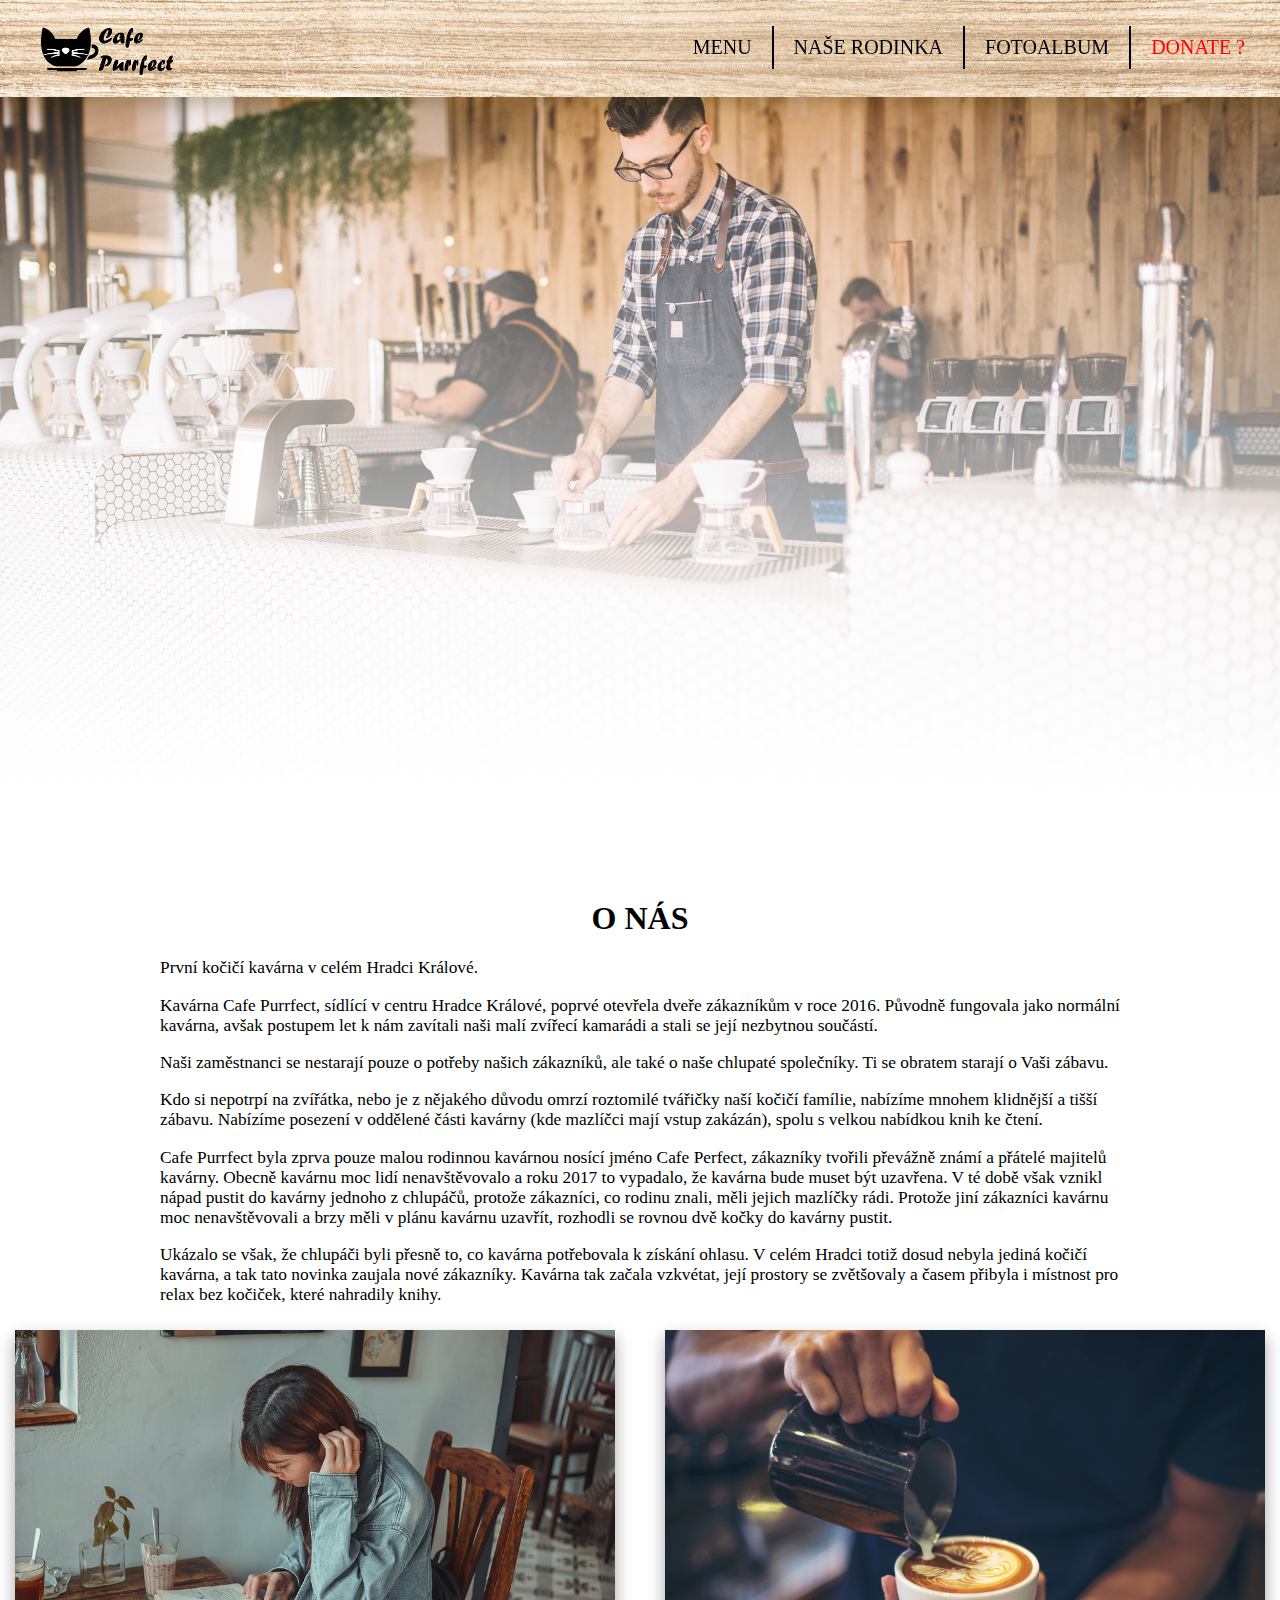
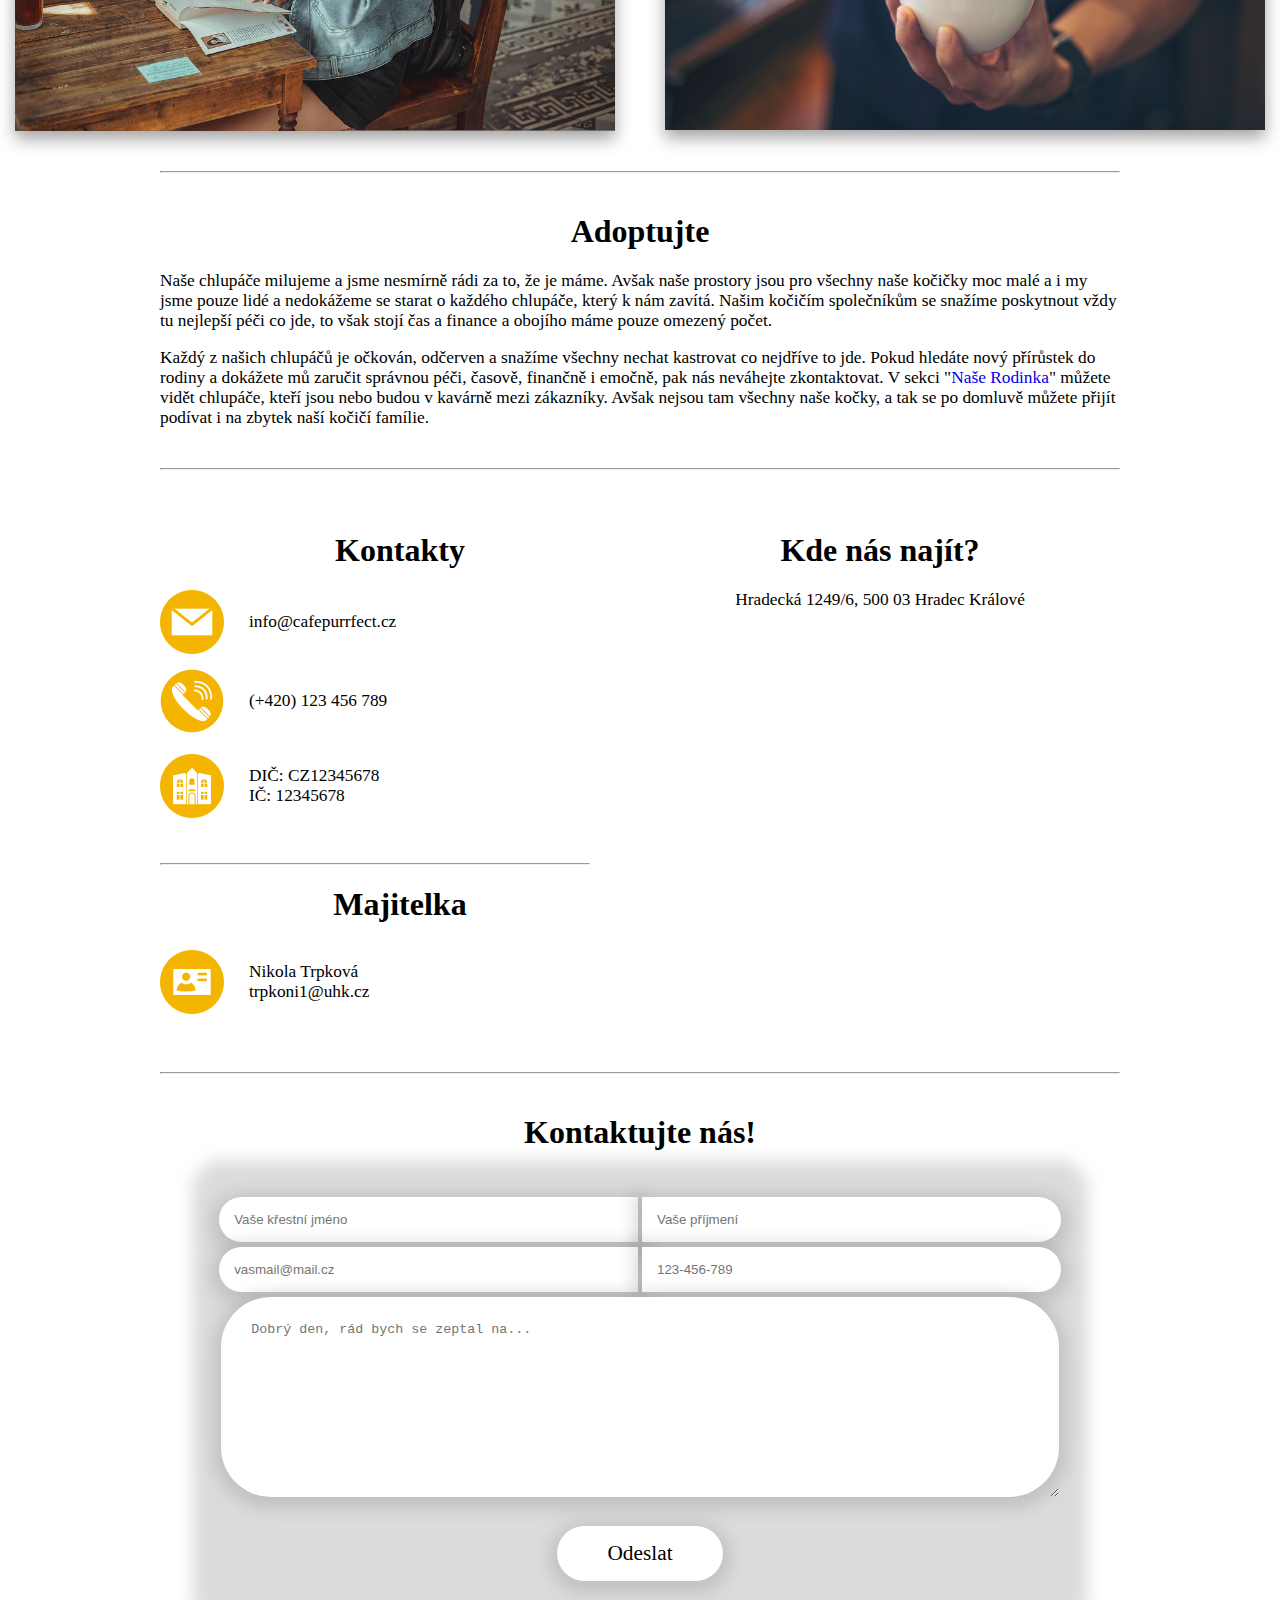
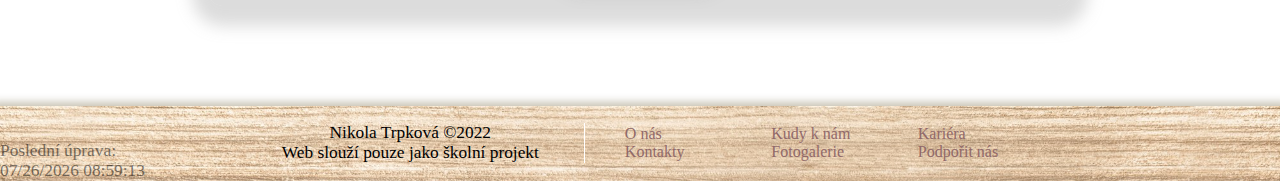
==== pages/aboutus/about-us.html @ 97236010 "Update about-us.html" ====
<!DOCTYPE html>
<html lang="en">
<head>
    <meta charset="UTF-8">
    <meta http-equiv="X-UA-Compatible" content="IE=edge">
    <meta name="viewport" content="width=device-width, initial-scale=1.0">
    <title>O nás - CafePurrfect</title>
    <link rel="icon" type="image/x-icon" href="../../img/logo/CatCafe-logo_WHITE.png">
    <link rel="stylesheet" href="../../main.css">
    <link rel="stylesheet" href="style.css">
    <script src="../../script.js"></script>
</head>
<body>
    <nav class="menu" id="menu">
        <ul>
            <li class="link"><a href="../../pages/donate/donate.html">DONATE ?</a></li>
            <li class="link"><a href="../../pages/gallery/gallery.html">FOTOALBUM</a></li>  
            <li class="link"><a href="../../pages/ourfamily/our-family.html">NAŠE RODINKA</a></li>
            <li class="link"><a href="../../pages/menu/menu.html">MENU</a></li>
            <li class="logo"><a href="../../index.html"><img src="../../img/logo/CafePurrfect-textlogo.png" alt="CafePurrfectLogo"></a></li>
        </ul>
    </nav>
    <header>
        <div class="header-image"><!-- <img src="img/logo/CatCafe-logo_WHITE.png">--></div> 
    </header>
    <main>
    <div class="main">
        <div class="container">
            <h1>O NÁS</h1>
            <p>První kočičí kavárna v celém Hradci Králové.</p>
            <p>Kavárna Cafe Purrfect, sídlící v centru Hradce Králové, poprvé otevřela dveře zákazníkům v roce 2016. Původně fungovala jako normální kavárna, avšak postupem let k nám zavítali naši malí zvířecí kamarádi a stali se její nezbytnou součástí.<br></p>
                    <p>Naši zaměstnanci se nestarají pouze o potřeby našich zákazníků, ale také o naše chlupaté společníky. Ti se obratem starají o Vaši zábavu.<br></p>
                    <p>Kdo si nepotrpí na zvířátka, nebo je z nějakého důvodu omrzí roztomilé tvářičky naší kočičí famílie, nabízíme mnohem klidnější a tišší zábavu. Nabízíme posezení v oddělené části kavárny (kde mazlíčci mají vstup zakázán), spolu s velkou nabídkou knih ke čtení.</p>
                    <p>Cafe Purrfect byla zprva pouze malou rodinnou kavárnou nosící jméno Cafe Perfect, zákazníky tvořili převážně známí a přátelé majitelů kavárny. Obecně kavárnu moc lidí nenavštěvovalo a roku 2017 to vypadalo, že kavárna bude muset být uzavřena. V té době však vznikl nápad pustit do kavárny jednoho z chlupáčů, protože zákazníci, co rodinu znali, měli jejich mazlíčky rádi. Protože jiní zákazníci kavárnu moc nenavštěvovali a brzy měli v plánu kavárnu uzavřít, rozhodli se rovnou dvě kočky do kavárny pustit.</p>
                    <p>Ukázalo se však, že chlupáči byli přesně to, co kavárna potřebovala k získání ohlasu. V celém Hradci totiž dosud nebyla jediná kočičí kavárna, a tak tato novinka zaujala nové zákazníky. Kavárna tak začala vzkvétat, její prostory se zvětšovaly a časem přibyla i místnost pro relax bez kočiček, které nahradily knihy.</p>
                    <div class="photo-container">
                    <img src="../../img/cafe-5972490_960_720.jpg" alt="Kavárna-foto">
                    <img src="../../img/close-up-hands-barista-make-latte-coffee-art-paint.jpg" alt="Kavárna-foto">
                </div>
                <hr>
            <h1>Adoptujte</h1>
            <p>Naše chlupáče milujeme a jsme nesmírně rádi za to, že je máme. Avšak naše prostory jsou pro všechny naše kočičky moc malé a i my jsme pouze lidé a nedokážeme se starat o každého chlupáče, který k nám zavítá. Našim kočičím společníkům se snažíme poskytnout vždy tu nejlepší péči co jde, to však stojí čas a finance a obojího máme pouze omezený počet.</p>
            <p>Každý z našich chlupáčů je očkován, odčerven a snažíme všechny nechat kastrovat co nejdříve to jde. Pokud hledáte nový přírůstek do rodiny a dokážete mů zaručit správnou péči, časově, finančně i emočně, pak nás neváhejte zkontaktovat. V sekci "<a href="../ourfamily/our-family.html">Naše Rodinka</a>" můžete vidět chlupáče, kteří jsou nebo budou v kavárně mezi zákazníky. Avšak nejsou tam všechny naše kočky, a tak se po domluvě můžete přijít podívat i na zbytek naší kočičí famílie.</p>
            <hr>
            
            <div class="container-kontakty">
                <div class="kontakty">
                    <h1>Kontakty</h1>
                    <div id="email-adresa">
                        <img src="../../img/email.png" alt="email:">
                        <p>info@cafepurrfect.cz</p>
                    </div>
                    <div id="mobil">
                        <img src="../../img/phone.png" alt="telefon:">
                        <p>(+420) 123 456 789</p>
                    </div>
                    <div id="DIC">
                        <img src="../../img/home-button.png" alt="DIČ:">
                        <p>DIČ: CZ12345678 <br> IČ: 12345678</p>
                    </div>
                    <hr style="margin-right:50px; margin-bottom: 0px;">
                    <h1>Majitelka</h1>
                    <div id="ID">
                        <img src="../../img/id-card.png" alt="Majitelka:">
                        <p>Nikola Trpková<br> trpkoni1@uhk.cz</p>
                    </div>
                    
                </div>
                <div class="kde-nas-najit" id="kudyknam">     
                    <h1>Kde nás najít?</h1>
                    <p>Hradecká 1249/6, 500 03 Hradec Králové</p>
                    <iframe src="https://www.google.com/maps/embed?pb=!1m18!1m12!1m3!1d2147.4060032480934!2d15.829567009145373!3d50.2039421119501!2m3!1f0!2f0!3f0!3m2!1i1024!2i768!4f13.1!3m3!1m2!1s0x470c2b3387ae60bd%3A0x8365ae5997d44176!2sFakulta%20informatiky%20a%20managementu%20Univerzity%20Hradec%20Kr%C3%A1lov%C3%A9!5e0!3m2!1scs!2scz!4v1666537567396!5m2!1scs!2scz" width="800" height="400" style="border:0;" allowfullscreen="" loading="lazy" referrerpolicy="no-referrer-when-downgrade"></iframe>
                </div>
                
            </div>
            <hr>
            <div class="formular">
                <h1>Kontaktujte nás!</h1>
                <form>
                    <input type="text" id="first-name" name="first-name" placeholder="Vaše křestní jméno" required>
                    <input type="text" id="last-name" name="last-name" placeholder="Vaše příjmení" required><br>
                    <input type="email" id="email" name="email" placeholder="vasmail@mail.cz" required>
                    <input type="tel" id="phone" name="phone" pattern="[0-9]{3}-[0-9]{3}-[0-9]{3}" placeholder="123-456-789"><br>
                    <!--<input type="textbox" id="message" name="message" placeholder="Dobrý den, rád bych se zeptal na...">-->
                    <textarea id="message" name="message" cols="100%" rows="10"placeholder="Dobrý den, rád bych se zeptal na..." required></textarea><br>
                    <input type="submit" id="submit" value="Odeslat">
                </form>

                
            </div>
        </div>
            
    </div>
    </main>
    <footer>
        <div class="container-foot">
            <p id="date"></p>
            <script>
            let text = document.lastModified;
            document.getElementById("date").innerHTML = "Poslední úprava: <br />" + text;
            </script>
        </div>
                <div class="content">
                    <div class="text">
                        <p>Nikola Trpková ©2022<br>Web slouží pouze jako školní projekt</p>
                    </div>           
                <div class="secondary-menu">
                <ul>
                    <li><a href="#">O nás</a></li>
                    <li><a href="#kontakty">Kontakty</a></li>
                    <li><a href="#kudyknam">Kudy k nám</a></li>
                    <li><a href="../../pages/gallery/gallery.html">Fotogalerie</a></li>
                    <li><a href="../../pages/kariera/kariera.html">Kariéra</a></li>
                    <li><a href="../../pages/donate/donate.html">Podpořit nás</a></li>
                </ul>
                </div>
            </div>
    </footer>
</body>
</html>
---- main.css ----
body{
    margin:0;
    padding:0;
}

nav{
    position: fixed; 
    width: 100%;
    background-color: #FDDB91;
    box-shadow: 0 8px 16px 0 rgba(73, 53, 0, 0.295);
    padding-top: 10px;
    background-size: cover;
    background-image:url('img/bcg.jpg');
    z-index: 100;
    overflow: hidden;
}


nav.menu ul{
    overflow: hidden;
    padding-right:15px;  
}

nav.menu ul li{
    list-style-type: none;

    transition: background-color 0.5s;
}


nav.menu ul li:last-child{
    border-left: none;
    
    }
nav.menu ul li:nth-child(4){
    border-left: none;
}
nav.menu ul li:first-child a{
    color:red;
}

nav.menu ul li a{
    display: block;
    text-decoration: none;
    color: black;
    padding-left:20px;
    padding-right: 20px;
    padding-bottom:10px;
    padding-top:10px;
    font-size: 15pt;
    font-family: 'Forte';
    transition: transform 0.5s, text-shadow 0.5s, color 0.5s;
}
nav.menu ul li a:hover{
    display: block;
    text-decoration: none;
    color: white;
    text-shadow: 0 0 10px #fff;
    transform: scale(1.05);
}

nav.menu ul li.link:hover{
    background-color: #55492f50;
}

nav.menu ul li.logo img{
    max-height:50px;    
}
nav.menu ul li.logo a{
    padding:0px;
    margin:0px;   
}
nav.menu ul li.logo a:hover{
    padding:0px;
    margin:0px;   
}

/*header*/
.header-image{
  background: white;
  overflow: hidden;
  background-repeat: no-repeat;
  width: 100%;
  height: 800px;
  background-size: cover;
  background-image: linear-gradient(to top, rgba(255, 255, 255, 1), rgba(255, 255, 255, 0)), url('img/people-ge07fbe34c_1920.jpg');
}

.aboveheader{
    height: inherit;
    display: flex;
    flex-direction: column;
    align-items:center;
    justify-content: center;
    }
  
  .headerlogo{
  text-align: center;
  background-color: rgba(160, 160, 160, 0.377);
  box-shadow: 0 8px 16px 0 rgba(0, 0, 0, 0.363);
  }
  .headerlogo img{
    max-width: 400px;
    padding: 10px;
  }
  .headerlogo h2{
    font-family: 'Forte';
  
  }
  .headerlogo hr{
   padding: 0;
   margin: 0 100px 0 100px;
   opacity: 0.5;
   border-width: 1px;
  }

/*MAIN*/
h1{
    font-family: 'Forte';
}
p{
    font-size: 13pt;
    font-family: Cambria, Cochin, Georgia, Times, 'Times New Roman', serif;
}
 
hr{
    margin-top: 40px;
    margin-bottom: 40px;
}

div.main{
    max-width:75%;
    margin-left:auto;
    margin-right:auto;
    margin-top: 100px;
}
div.main:last-child{
    margin-bottom:100px;
}
/*FOOTER*/
footer{
    position: relative;
    width:100%;
    background-image: url('img/bcg.jpg');
    background-size: cover;
    box-shadow: 0 4px 8px 8px rgba(73, 53, 0, 0.295);
}

footer .content{
    padding-left:50px;
    display: flex;
    justify-content: center;
    align-items: center;
}

footer ul{
    list-style-type: none;  
}
footer ul li{
    
    padding-right: 50px;
}
footer ul li a{
    text-decoration: none;
    color: rgb(145, 105, 105);
    transition: color 0.5s;
}
footer ul li a:hover{
    color: rgb(255, 249, 249);
}
footer .text{
    text-align: center;
}
footer .text p{
    border-right: 1px solid white;
    padding-right: 45px;
}

footer .container-foot{
    position: absolute;
    bottom:0;
    left:0;
    opacity:0.5;
}
footer #date{
    margin:0;
}





/*  Mobil   */





@media screen and (max-width: 768px){
    nav{
        top:0;
        position: relative; 
    }
    .menu ul{
        padding-left: 0;
        text-align: center;
    }
    .menu ul li{
        clear:right;
        border-left: none;
    }
    .menu ul li .link{
        border-left: none;
    }

    .header-image{
        all: unset;
    }
    .headerlogo{
        margin-top: 150px;
        background-color: rgba(223, 223, 223, 0.377);
    }
    .headerlogo img{
        display: none;
    }
footer .content{
    display:block;
    padding-left:0;
}

footer .container-foot{
    position: relative;
    text-align: center;
}
footer .text p{
    padding-right: 0;
}
footer .container-foot br{
    display:none;
}
.secondary-menu{
    text-align: center;
}
footer ul{
    columns:2;
    display:inline-block;
}
footer ul li:nth-of-type(1),footer ul li:nth-of-type(2),footer ul li:nth-of-type(3){
    text-align: left;
    }

footer ul li:nth-of-type(4),footer ul li:nth-of-type(5),footer ul li:nth-of-type(6){
text-align: right;
}

}





/*  Tablet  */





@media screen and (min-width: 769px) and (max-width:1024px){
    nav{
        top:0;
    }
    .header-image{
        all: unset;
    }
    .headerlogo{
        margin-top: 150px;
        background-color: rgba(223, 223, 223, 0.377);
    }
    .headerlogo img{
        display: none;
    }
    nav.menu ul{
        padding-right: 0;
    }
    nav.menu ul li{
        float: right;
        border-left: solid black 2px;
    }
    nav.menu ul li:last-child{
        float: left;
    }
        
    footer .content{
        display:block;
        padding-left:0;
        text-align: center;
    }

    footer .container-foot{
        position: relative;
        text-align: center;
    }
    footer .text p{
        padding-right: 0;
    }
    
    footer .secondary-menu{
        display: inline-block;
    }

    footer .container-foot br{
        display:none;
    }
    footer ul{
        margin:0; 
        padding: 0; 
        text-align: center;
    }
    footer ul li{
        margin: 0 10px;
        display: inline;
        padding: 0;
    }
    footer ul li:nth-of-type(1),footer ul li:nth-of-type(2),footer ul li:nth-of-type(3){
        text-align: left;
        }

    footer ul li:nth-of-type(4),footer ul li:nth-of-type(5),footer ul li:nth-of-type(6){
    text-align: right;
    }


}





/*  DESKTOP   */





@media screen and (min-width: 1024px){

nav ul li{
    float: right;
    border-left: solid black 2px;
}
nav.menu ul li:last-child{
    float: left;
}
footer ul{
    list-style-type: none;
    columns:3;
}

}




/*fonts*/

@font-face {
    font-family: 'Forte';
    src:url('Forte.ttf.woff') format('woff'),
        url('Forte.ttf.svg#Forte') format('svg'),
        url('Forte.ttf.eot'),
        url('Forte.ttf.eot?#iefix') format('embedded-opentype'); 
    font-weight: normal;
    font-style: normal;
}
---- pages/aboutus/style.css ----
h1{
    text-align: center;
}

.photo-container{
    display:flex;
    justify-content: center;
    align-items: center;
    gap:50px;
    margin-top: 25px;
}

.photo-container img{
    max-width: 600px;
    box-shadow: 0 8px 16px 0 rgba(0, 0, 0, 0.363);
}

.container-kontakty{
    display: grid;
    grid-template-columns: 50% 50%;
    overflow:hidden;
}

.container a{
    text-decoration: none;
}

.kde-nas-najit{
    text-align: center;
}

#mobil, #email-adresa, #DIC, #ID{
    display: flex;
    align-items: center;
    gap: 25px;
}

#email-adresa, #mobil{
    margin-bottom:15px;
}

form{
    text-align: center;
    max-width:90%;
    margin: auto;
    border-radius: 15px;
    background-color: rgba(155, 155, 155, 0.349);
    box-shadow: 0 4px 16px 16px rgba(155, 155, 155, 0.349);
    padding-top: 25px;
    padding-bottom: 25px;
}
form input{
    border-radius: 50px;
    border: none;
    box-shadow: 0 4px 16px 8px rgba(134, 134, 134, 0.295);
    padding: 15px;
}
form input#first-name{
width: 45%;
border-radius: 50px 0 0 50px;
margin-bottom: 5px;
}
form input#last-name{
    width: 45%;
    border-radius: 0 50px 50px 0;
}
form input#email{
    width: 45%;
    border-radius: 50px 0 0 50px;
    margin-bottom: 5px;
}
form input#phone{
    width: 45%;
    border-radius: 0 50px 50px 0;
}
form #message{
    border-radius: 50px;
    border: none;
    box-shadow: 0 4px 16px 8px rgba(134, 134, 134, 0.295);
    padding: 25px 30px 25px 30px;
 width: 90%;   
 margin-bottom: 25px;
}
form input#submit{
    padding-left:50px;
    padding-right: 50px;
    background-color: white;
    font-family: 'Forte';
    font-size: 16pt;
    transition: transform 0.5s, text-shadow 0.5s, color 0.5s, background-color 0.5s;
}

form input#submit:hover{
    cursor:pointer;
    background-color: black;
    color: white;
    text-shadow: 0 0 10px #fff;
    transform: scale(1.05);
}
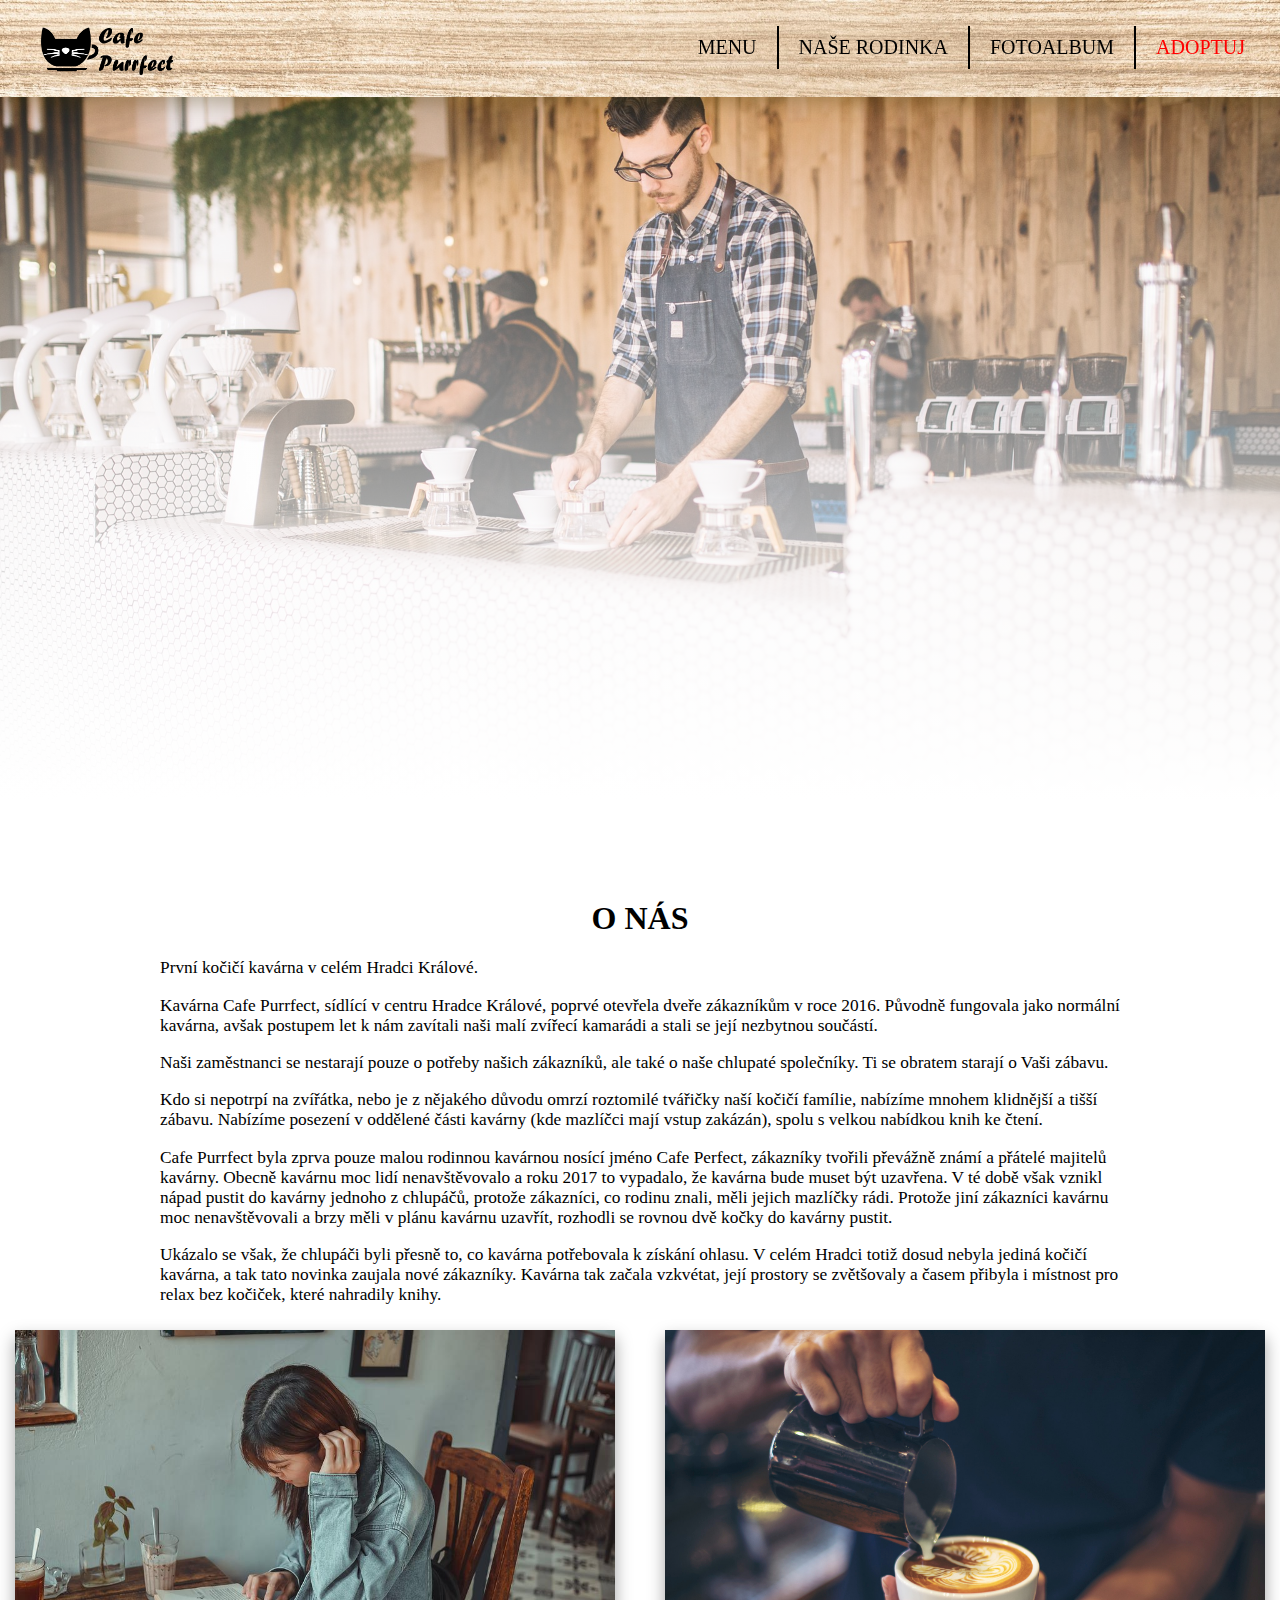
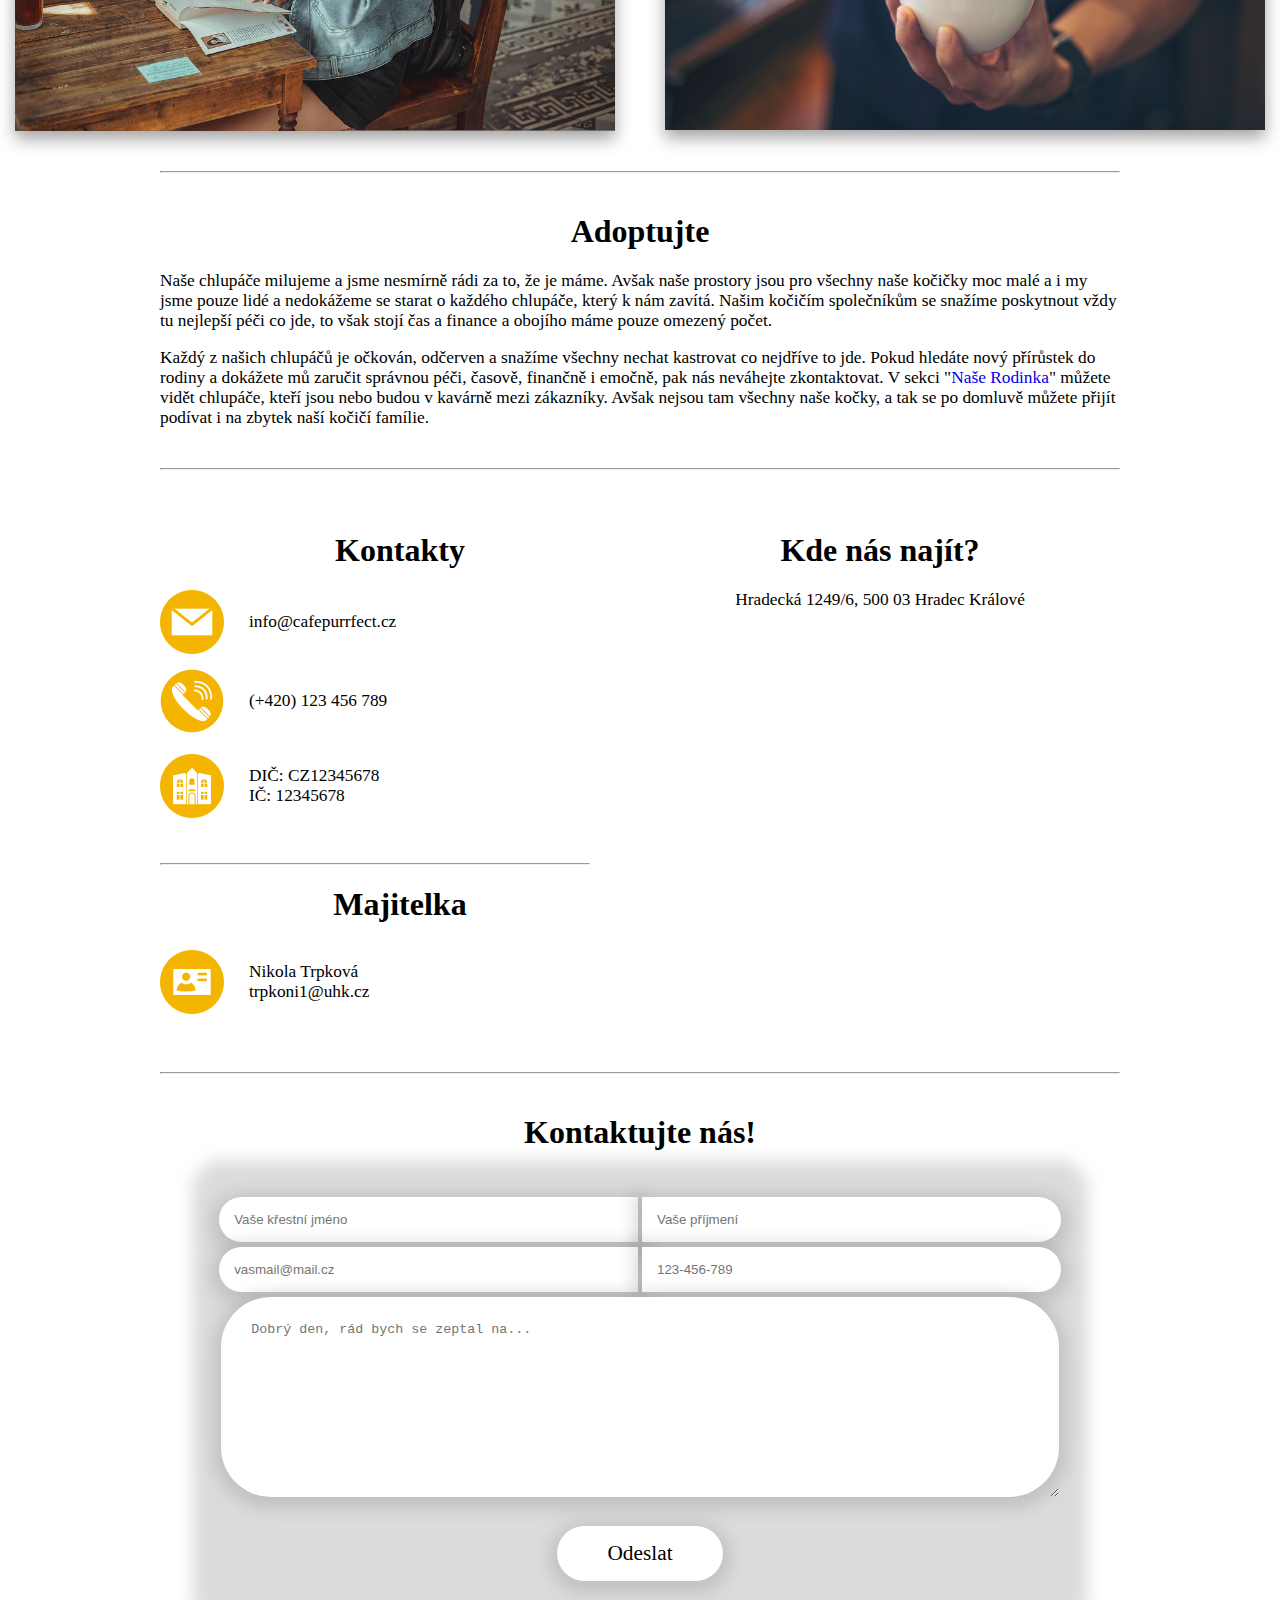
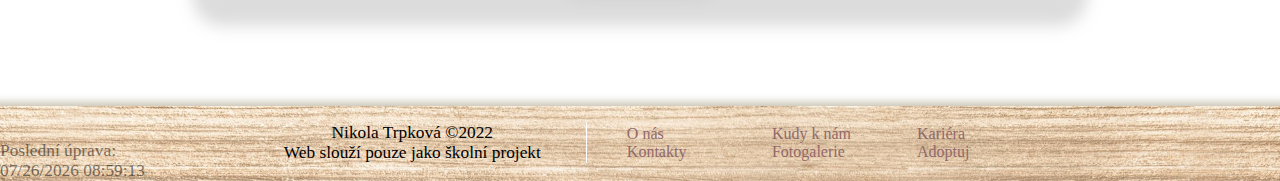
==== commit 77c81084: "Update about-us.html" ====
--- a/pages/aboutus/about-us.html
+++ b/pages/aboutus/about-us.html
@@ -13,7 +13,7 @@
 <body>
     <nav class="menu" id="menu">
         <ul>
-            <li class="link"><a href="../../pages/donate/donate.html">DONATE ?</a></li>
+            <li class="link"><a href="../../pages/ourfamily/our-family.html">ADOPTUJ</a></li>
             <li class="link"><a href="../../pages/gallery/gallery.html">FOTOALBUM</a></li>  
             <li class="link"><a href="../../pages/ourfamily/our-family.html">NAŠE RODINKA</a></li>
             <li class="link"><a href="../../pages/menu/menu.html">MENU</a></li>
@@ -44,7 +44,7 @@
             <hr>
             
             <div class="container-kontakty">
-                <div class="kontakty">
+                <div class="kontakty" id="kontakty">
                     <h1>Kontakty</h1>
                     <div id="email-adresa">
                         <img src="../../img/email.png" alt="email:">
@@ -111,7 +111,7 @@
                     <li><a href="#kudyknam">Kudy k nám</a></li>
                     <li><a href="../../pages/gallery/gallery.html">Fotogalerie</a></li>
                     <li><a href="../../pages/kariera/kariera.html">Kariéra</a></li>
-                    <li><a href="../../pages/donate/donate.html">Podpořit nás</a></li>
+                    <li><a href="../../pages/ourfamily/our-family.html">Adoptuj</a></li>
                 </ul>
                 </div>
             </div>
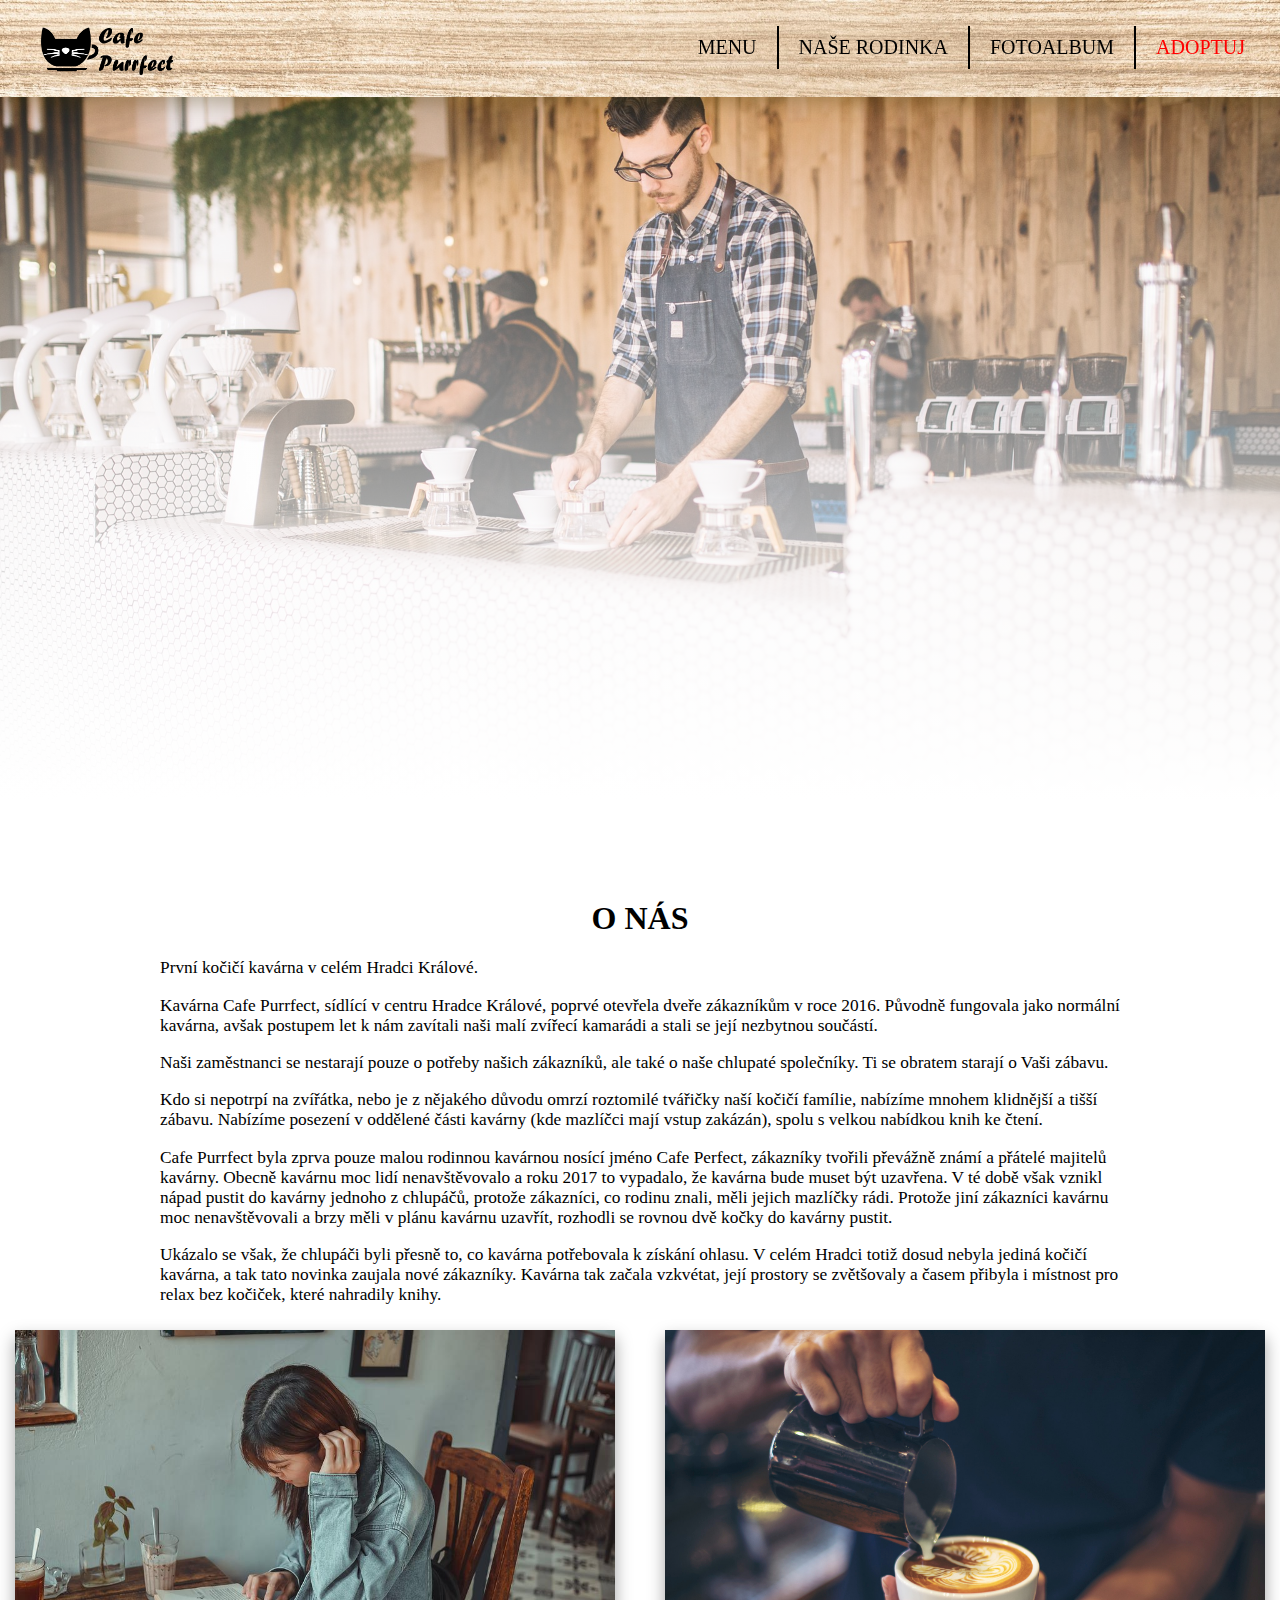
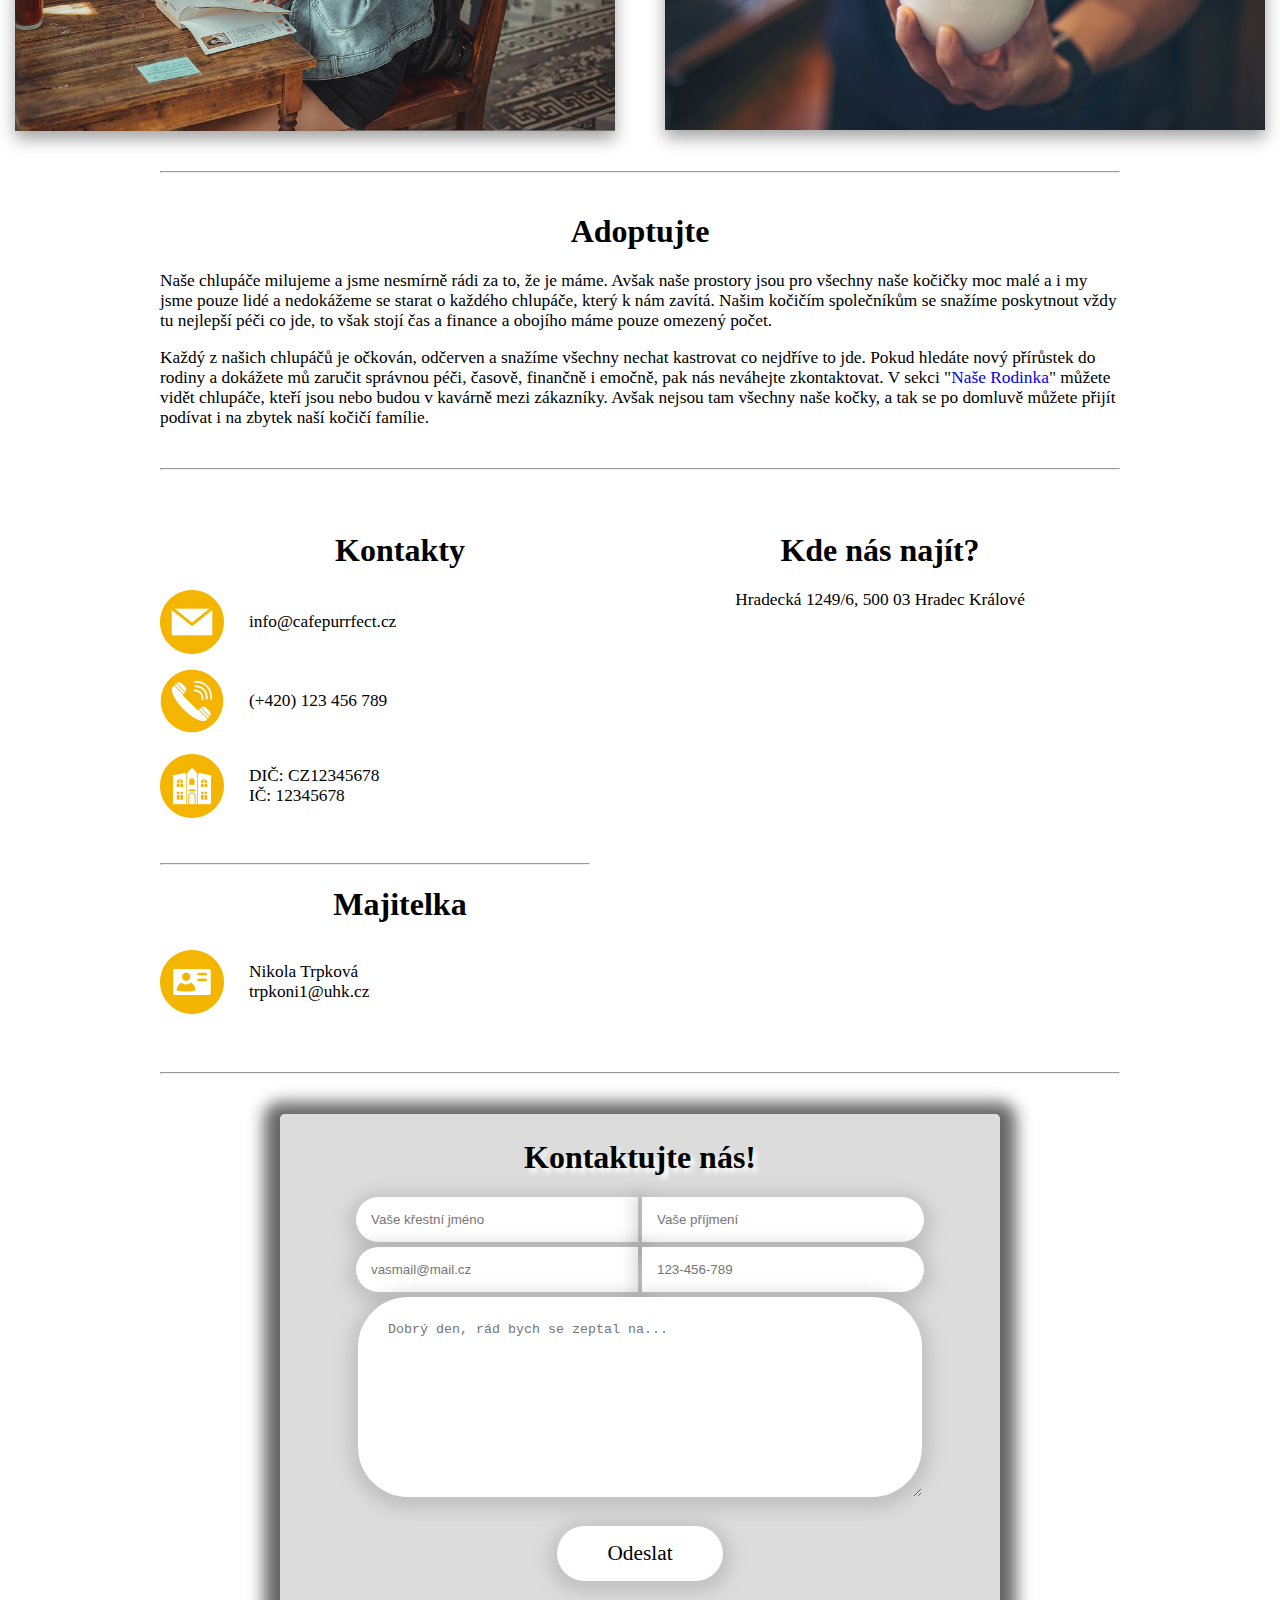
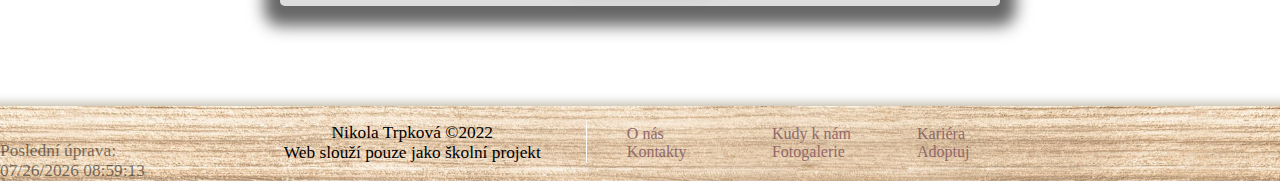
==== commit ed39c3de: "Add files via upload" ====
--- a/pages/aboutus/about-us.html
+++ b/pages/aboutus/about-us.html
@@ -58,7 +58,7 @@
                         <img src="../../img/home-button.png" alt="DIČ:">
                         <p>DIČ: CZ12345678 <br> IČ: 12345678</p>
                     </div>
-                    <hr style="margin-right:50px; margin-bottom: 0px;">
+                    <hr>
                     <h1>Majitelka</h1>
                     <div id="ID">
                         <img src="../../img/id-card.png" alt="Majitelka:">
@@ -74,9 +74,9 @@
                 
             </div>
             <hr>
-            <div class="formular">
-                <h1>Kontaktujte nás!</h1>
+            <div class="formular"> 
                 <form>
+                    <h1>Kontaktujte nás!</h1>
                     <input type="text" id="first-name" name="first-name" placeholder="Vaše křestní jméno" required>
                     <input type="text" id="last-name" name="last-name" placeholder="Vaše příjmení" required><br>
                     <input type="email" id="email" name="email" placeholder="vasmail@mail.cz" required>
@@ -93,13 +93,7 @@
     </div>
     </main>
     <footer>
-        <div class="container-foot">
-            <p id="date"></p>
-            <script>
-            let text = document.lastModified;
-            document.getElementById("date").innerHTML = "Poslední úprava: <br />" + text;
-            </script>
-        </div>
+        
                 <div class="content">
                     <div class="text">
                         <p>Nikola Trpková ©2022<br>Web slouží pouze jako školní projekt</p>
@@ -115,6 +109,13 @@
                 </ul>
                 </div>
             </div>
+            <div class="container-foot">
+                <p id="date"></p>
+                <script>
+                let text = document.lastModified;
+                document.getElementById("date").innerHTML = "Poslední úprava: <br />" + text;
+                </script>
+            </div>
     </footer>
 </body>
-</html>
+</html>--- a/main.css
+++ b/main.css
@@ -107,6 +107,9 @@
     font-family: 'Forte';
   
   }
+  .headerlogo p{
+    color: rgb(65, 65, 65);
+}
   .headerlogo hr{
    padding: 0;
    margin: 0 100px 0 100px;
@@ -223,6 +226,7 @@
     .headerlogo img{
         display: none;
     }
+
 footer .content{
     display:block;
     padding-left:0;
--- a/pages/aboutus/style.css
+++ b/pages/aboutus/style.css
@@ -34,18 +34,25 @@
     align-items: center;
     gap: 25px;
 }
-
+.kontakty hr{
+    margin-right: 50px;
+    margin-bottom: 0px;
+}
 #email-adresa, #mobil{
     margin-bottom:15px;
 }
-
+form h1{
+    margin-top:0;
+    color: black;
+    text-shadow: 4px 4px 4px rgb(255, 255, 255);
+}
 form{
     text-align: center;
-    max-width:90%;
+    max-width:75%;
     margin: auto;
-    border-radius: 15px;
+    border-radius: 5px;
     background-color: rgba(155, 155, 155, 0.349);
-    box-shadow: 0 4px 16px 16px rgba(155, 155, 155, 0.349);
+    box-shadow: 0 4px 16px 16px rgba(0, 0, 0, 0.603);
     padding-top: 25px;
     padding-bottom: 25px;
 }
@@ -56,21 +63,21 @@
     padding: 15px;
 }
 form input#first-name{
-width: 45%;
+width: 35%;
 border-radius: 50px 0 0 50px;
 margin-bottom: 5px;
 }
 form input#last-name{
-    width: 45%;
+    width: 35%;
     border-radius: 0 50px 50px 0;
 }
 form input#email{
-    width: 45%;
+    width: 35%;
     border-radius: 50px 0 0 50px;
     margin-bottom: 5px;
 }
 form input#phone{
-    width: 45%;
+    width: 35%;
     border-radius: 0 50px 50px 0;
 }
 form #message{
@@ -78,7 +85,7 @@
     border: none;
     box-shadow: 0 4px 16px 8px rgba(134, 134, 134, 0.295);
     padding: 25px 30px 25px 30px;
- width: 90%;   
+ width: 70%;   
  margin-bottom: 25px;
 }
 form input#submit{
@@ -97,3 +104,88 @@
     text-shadow: 0 0 10px #fff;
     transform: scale(1.05);
 }
+
+/*  Tablet  */
+@media screen and (min-width: 769px) and (max-width:1024px){
+    .formular form br{
+        display: none;
+    }
+    form input#first-name{
+        width: 75%;
+        border-radius: 50px;
+        margin-bottom: 5px;
+        }
+        form input#last-name{
+            width: 75%;
+            border-radius: 50px;
+            margin-bottom: 5px;
+        }
+        form input#email{
+            width: 75%;
+            border-radius: 50px;
+            margin-bottom: 5px;
+        }
+        form input#phone{
+            width: 75%;
+            border-radius: 50px;
+            margin-bottom: 5px;
+        }
+        form #message{
+            border-radius: 50px;
+            border: none;
+            box-shadow: 0 4px 16px 8px rgba(134, 134, 134, 0.295);
+            padding: 25px 30px 25px 30px;
+         width: 70%;   
+         margin-bottom: 25px;
+        }
+}
+
+/*  Mobil   */
+@media screen and (max-width: 768px){
+    .photo-container{
+        flex-direction: column;
+    }
+    .kontakty hr{
+        margin-right: 0px;
+        margin-bottom: 0px;
+    }
+    .container-kontakty{
+        grid-template-columns: 100%;
+    }
+    form{
+        background-color: white;
+        box-shadow: none;
+    }
+    
+    .formular form br{
+        display: none;
+    }
+    form input#first-name{
+        width: 90%;
+        border-radius: 0;
+        margin-bottom: 5px;
+        }
+        form input#last-name{
+            width: 90%;
+            border-radius: 0;
+            margin-bottom: 5px;
+        }
+        form input#email{
+            width: 90%;
+            border-radius: 0;
+            margin-bottom: 5px;
+        }
+        form input#phone{
+            width: 90%;
+            border-radius: 0;
+            margin-bottom: 5px;
+        }
+        form #message{
+            border-radius: 0;
+            border: none;
+            box-shadow: 0 4px 16px 8px rgba(134, 134, 134, 0.295);
+            padding: 25px 30px 25px 30px;
+         width: 77%;   
+         margin-bottom: 25px;
+        }
+}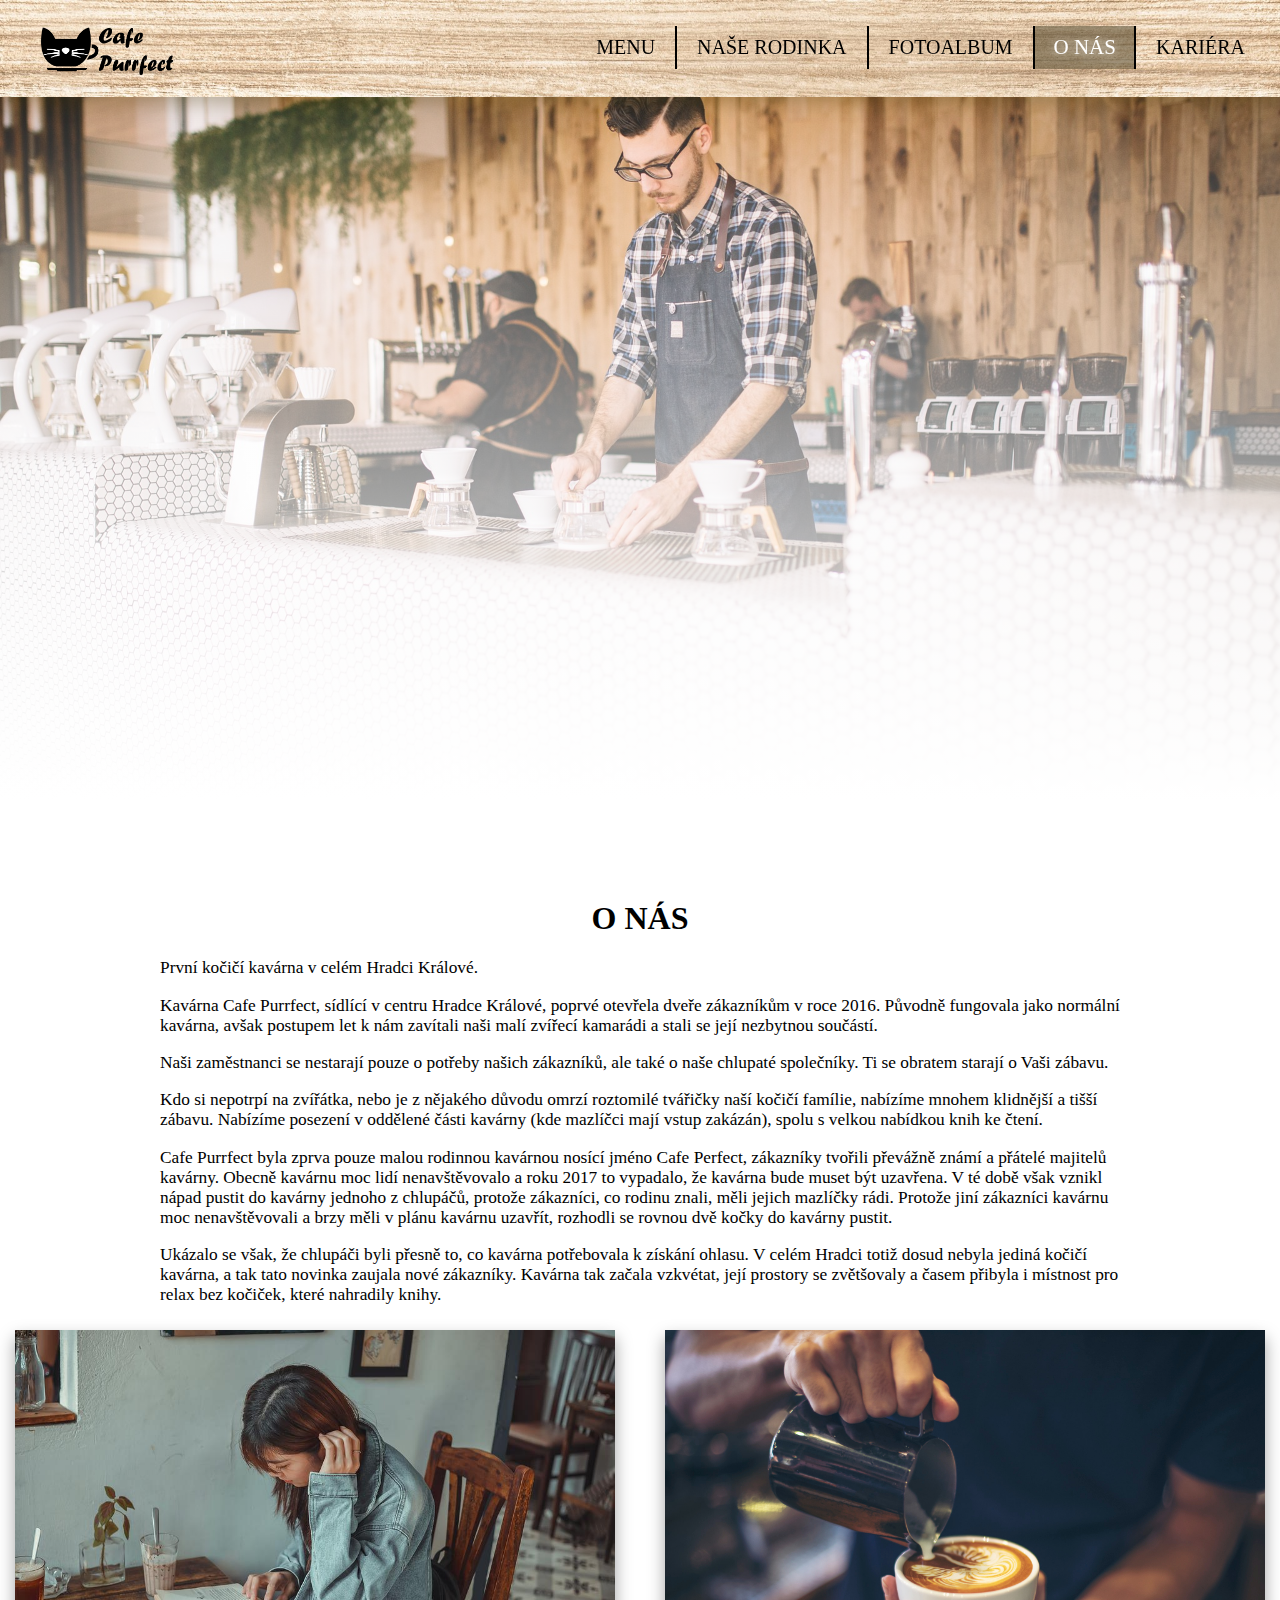
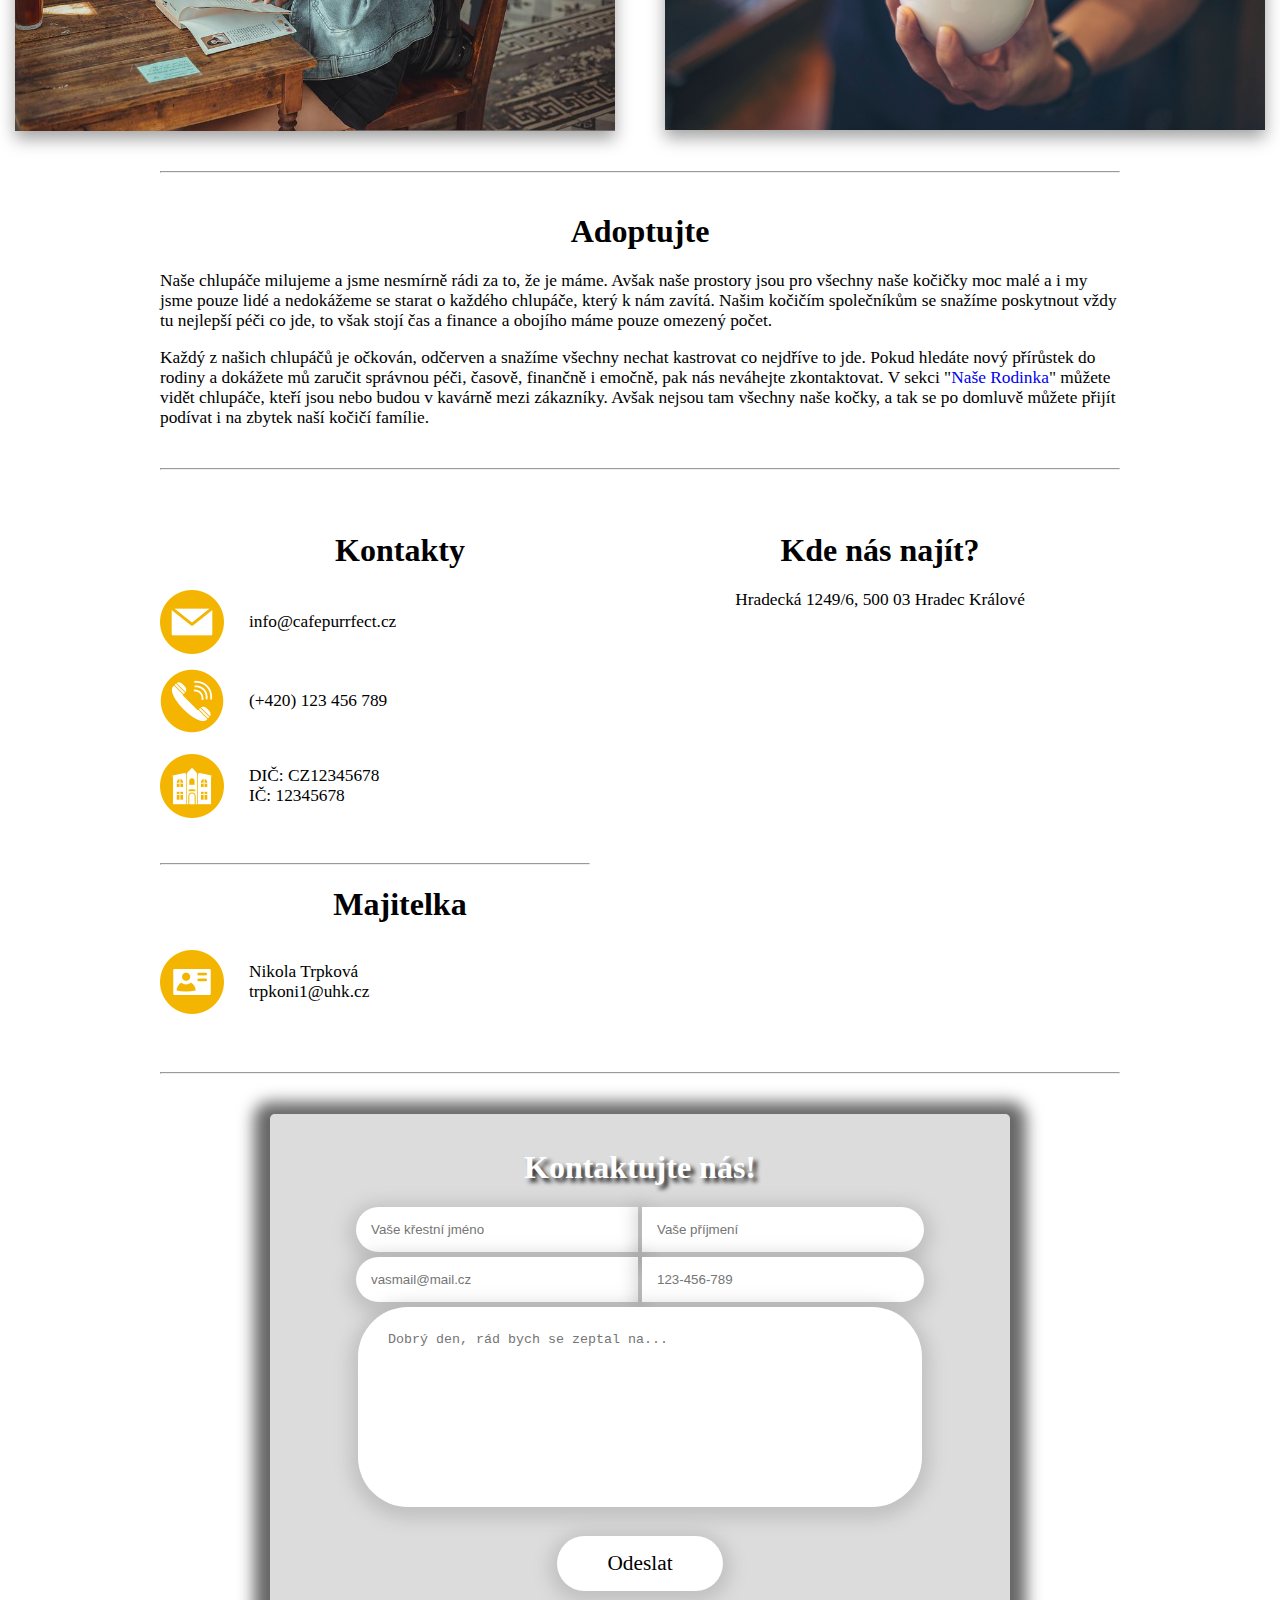
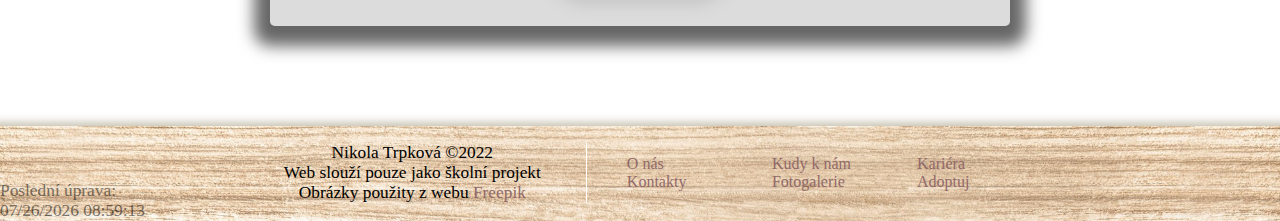
==== commit 66f09529: "Add files via upload" ====
--- a/pages/aboutus/about-us.html
+++ b/pages/aboutus/about-us.html
@@ -1,5 +1,5 @@
 <!DOCTYPE html>
-<html lang="en">
+<html lang="cs">
 <head>
     <meta charset="UTF-8">
     <meta http-equiv="X-UA-Compatible" content="IE=edge">
@@ -13,7 +13,8 @@
 <body>
     <nav class="menu" id="menu">
         <ul>
-            <li class="link"><a href="../../pages/ourfamily/our-family.html">ADOPTUJ</a></li>
+            <li class="link"><a href="../../pages/kariera/kariera.html">KARIÉRA</a></li>
+            <li class="link" id="active"><a href="#">O NÁS</a></li>
             <li class="link"><a href="../../pages/gallery/gallery.html">FOTOALBUM</a></li>  
             <li class="link"><a href="../../pages/ourfamily/our-family.html">NAŠE RODINKA</a></li>
             <li class="link"><a href="../../pages/menu/menu.html">MENU</a></li>
@@ -38,7 +39,7 @@
                     <img src="../../img/close-up-hands-barista-make-latte-coffee-art-paint.jpg" alt="Kavárna-foto">
                 </div>
                 <hr>
-            <h1>Adoptujte</h1>
+            <h1 id="adoptuj">Adoptujte</h1>
             <p>Naše chlupáče milujeme a jsme nesmírně rádi za to, že je máme. Avšak naše prostory jsou pro všechny naše kočičky moc malé a i my jsme pouze lidé a nedokážeme se starat o každého chlupáče, který k nám zavítá. Našim kočičím společníkům se snažíme poskytnout vždy tu nejlepší péči co jde, to však stojí čas a finance a obojího máme pouze omezený počet.</p>
             <p>Každý z našich chlupáčů je očkován, odčerven a snažíme všechny nechat kastrovat co nejdříve to jde. Pokud hledáte nový přírůstek do rodiny a dokážete mů zaručit správnou péči, časově, finančně i emočně, pak nás neváhejte zkontaktovat. V sekci "<a href="../ourfamily/our-family.html">Naše Rodinka</a>" můžete vidět chlupáče, kteří jsou nebo budou v kavárně mezi zákazníky. Avšak nejsou tam všechny naše kočky, a tak se po domluvě můžete přijít podívat i na zbytek naší kočičí famílie.</p>
             <hr>
@@ -75,14 +76,14 @@
             </div>
             <hr>
             <div class="formular"> 
-                <form>
+                <form onsubmit="formOdeslan()">
                     <h1>Kontaktujte nás!</h1>
                     <input type="text" id="first-name" name="first-name" placeholder="Vaše křestní jméno" required>
                     <input type="text" id="last-name" name="last-name" placeholder="Vaše příjmení" required><br>
                     <input type="email" id="email" name="email" placeholder="vasmail@mail.cz" required>
                     <input type="tel" id="phone" name="phone" pattern="[0-9]{3}-[0-9]{3}-[0-9]{3}" placeholder="123-456-789"><br>
                     <!--<input type="textbox" id="message" name="message" placeholder="Dobrý den, rád bych se zeptal na...">-->
-                    <textarea id="message" name="message" cols="100%" rows="10"placeholder="Dobrý den, rád bych se zeptal na..." required></textarea><br>
+                    <textarea id="message" name="message" cols="120" rows="10"placeholder="Dobrý den, rád bych se zeptal na..." required></textarea><br>
                     <input type="submit" id="submit" value="Odeslat">
                 </form>
 
@@ -96,7 +97,7 @@
         
                 <div class="content">
                     <div class="text">
-                        <p>Nikola Trpková ©2022<br>Web slouží pouze jako školní projekt</p>
+                        <p>Nikola Trpková ©2022<br>Web slouží pouze jako školní projekt<br>Obrázky použity z webu <a href="https://www.freepik.com">Freepik</a></p>
                     </div>           
                 <div class="secondary-menu">
                 <ul>
@@ -105,7 +106,7 @@
                     <li><a href="#kudyknam">Kudy k nám</a></li>
                     <li><a href="../../pages/gallery/gallery.html">Fotogalerie</a></li>
                     <li><a href="../../pages/kariera/kariera.html">Kariéra</a></li>
-                    <li><a href="../../pages/ourfamily/our-family.html">Adoptuj</a></li>
+                    <li><a href="#adoptuj">Adoptuj</a></li>
                 </ul>
                 </div>
             </div>
--- a/main.css
+++ b/main.css
@@ -32,12 +32,14 @@
     border-left: none;
     
     }
-nav.menu ul li:nth-child(4){
+nav.menu ul li:nth-child(5){
     border-left: none;
 }
+/*  
+případně pro stránku E-shop
 nav.menu ul li:first-child a{
     color:red;
-}
+}*/
 
 nav.menu ul li a{
     display: block;
@@ -58,10 +60,21 @@
     text-shadow: 0 0 10px #fff;
     transform: scale(1.05);
 }
+nav.menu ul li#active{
+    background-color: #55492f8e;
+}
+nav.menu ul li#active a{
+    color: white;
+    text-shadow: 0 0 10px #fff;
+    transform: scale(1.05);
+}
+
 
 nav.menu ul li.link:hover{
     background-color: #55492f50;
 }
+
+
 
 nav.menu ul li.logo img{
     max-height:50px;    
@@ -163,12 +176,12 @@
     
     padding-right: 50px;
 }
-footer ul li a{
+footer ul li a, footer .text a{
     text-decoration: none;
     color: rgb(145, 105, 105);
     transition: color 0.5s;
 }
-footer ul li a:hover{
+footer ul li a:hover, footer .text a:hover{
     color: rgb(255, 249, 249);
 }
 footer .text{
@@ -193,6 +206,7 @@
 
 
 
+
 /*  Mobil   */
 
 
@@ -200,6 +214,8 @@
 
 
 @media screen and (max-width: 768px){
+
+
     nav{
         top:0;
         position: relative; 
@@ -270,6 +286,10 @@
 
 
 @media screen and (min-width: 769px) and (max-width:1024px){
+    div.main{
+        margin-top: 200px;
+    }
+   
     nav{
         top:0;
     }
--- a/pages/aboutus/style.css
+++ b/pages/aboutus/style.css
@@ -43,8 +43,8 @@
 }
 form h1{
     margin-top:0;
-    color: black;
-    text-shadow: 4px 4px 4px rgb(255, 255, 255);
+    color: white;
+    text-shadow: 4px 4px 4px rgba(14, 13, 13, 0.89);
 }
 form{
     text-align: center;
@@ -52,6 +52,11 @@
     margin: auto;
     border-radius: 5px;
     background-color: rgba(155, 155, 155, 0.349);
+    background-image: url("../../img/texture-background.jpg");
+background-repeat: no-repeat;
+background-size: cover;
+border: 10px solid transparent;
+border-image: url("../../img/wooden-textured-background-.jpg") 30 round;
     box-shadow: 0 4px 16px 16px rgba(0, 0, 0, 0.603);
     padding-top: 25px;
     padding-bottom: 25px;
@@ -87,6 +92,7 @@
     padding: 25px 30px 25px 30px;
  width: 70%;   
  margin-bottom: 25px;
+ resize: none
 }
 form input#submit{
     padding-left:50px;
@@ -137,6 +143,7 @@
             padding: 25px 30px 25px 30px;
          width: 70%;   
          margin-bottom: 25px;
+         
         }
 }
 
@@ -154,9 +161,14 @@
     }
     form{
         background-color: white;
+        background-image: none;
+        border: none;
         box-shadow: none;
     }
-    
+    form h1{
+        color: black;
+        text-shadow: 0 0 10px rgba(2, 2, 2, 0.767);
+    }
     .formular form br{
         display: none;
     }
@@ -181,11 +193,14 @@
             margin-bottom: 5px;
         }
         form #message{
+            
             border-radius: 0;
             border: none;
             box-shadow: 0 4px 16px 8px rgba(134, 134, 134, 0.295);
             padding: 25px 30px 25px 30px;
-         width: 77%;   
+         width:inherit;  
          margin-bottom: 25px;
+         max-width: 100%;
+         box-sizing: border-box;
         }
 }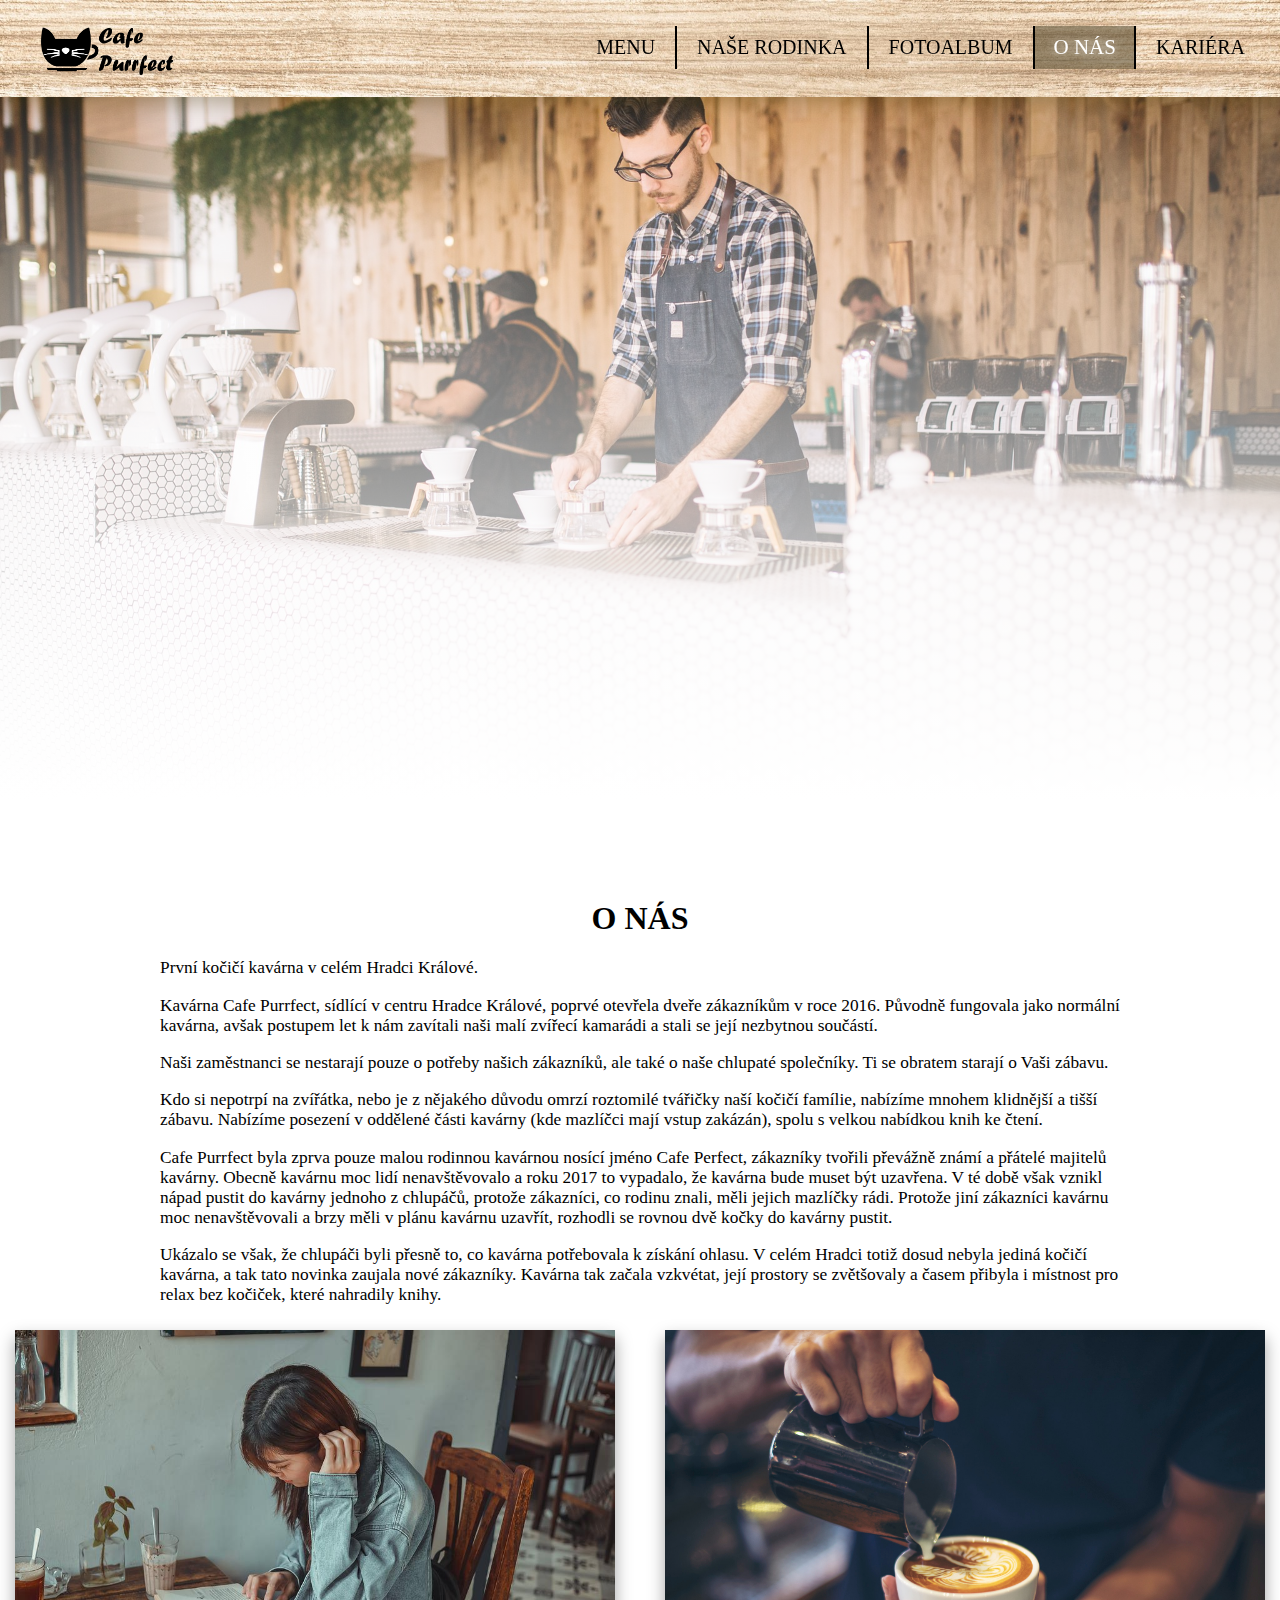
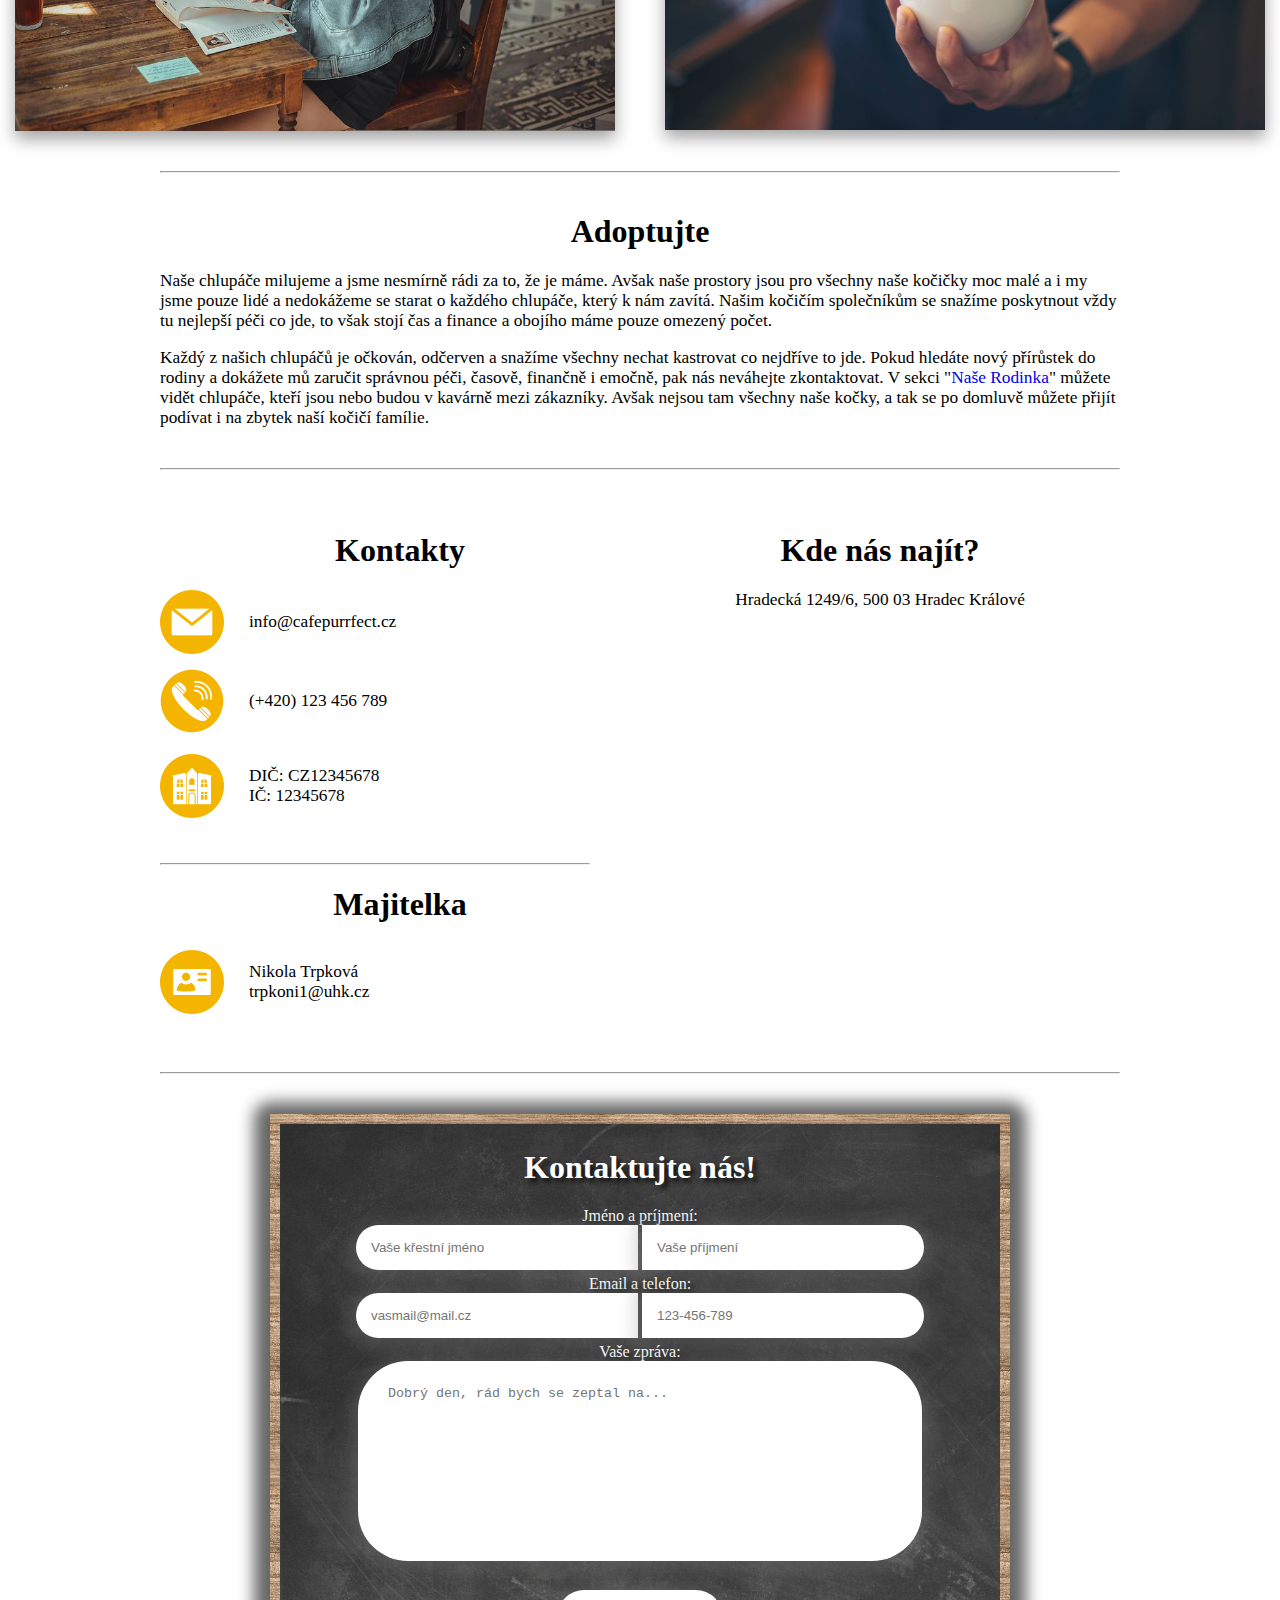
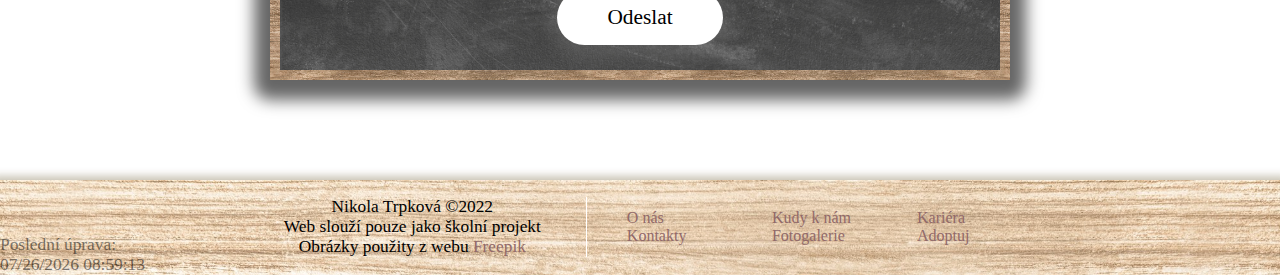
==== commit 95be8513: "Add files via upload" ====
--- a/pages/aboutus/about-us.html
+++ b/pages/aboutus/about-us.html
@@ -77,14 +77,18 @@
             <hr>
             <div class="formular"> 
                 <form onsubmit="formOdeslan()">
+                    <div class="formular">
                     <h1>Kontaktujte nás!</h1>
+                    <label for="first-name">Jméno a </label><label for="last-name">príjmení:</label><br>
                     <input type="text" id="first-name" name="first-name" placeholder="Vaše křestní jméno" required>
                     <input type="text" id="last-name" name="last-name" placeholder="Vaše příjmení" required><br>
+                    <label for="email">Email a </label><label for="phone">telefon:</label><br>
                     <input type="email" id="email" name="email" placeholder="vasmail@mail.cz" required>
                     <input type="tel" id="phone" name="phone" pattern="[0-9]{3}-[0-9]{3}-[0-9]{3}" placeholder="123-456-789"><br>
-                    <!--<input type="textbox" id="message" name="message" placeholder="Dobrý den, rád bych se zeptal na...">-->
+                    <label for="message">Vaše zpráva:</label><br>
                     <textarea id="message" name="message" cols="120" rows="10"placeholder="Dobrý den, rád bych se zeptal na..." required></textarea><br>
                     <input type="submit" id="submit" value="Odeslat">
+                </div>
                 </form>
 
                 
--- a/pages/aboutus/style.css
+++ b/pages/aboutus/style.css
@@ -61,6 +61,11 @@
     padding-top: 25px;
     padding-bottom: 25px;
 }
+form label{
+font-family: Forte;
+color:white;
+text-shadow: 4px 4px 4px rgba(14, 13, 13, 0.89);
+}
 form input{
     border-radius: 50px;
     border: none;
@@ -113,9 +118,7 @@
 
 /*  Tablet  */
 @media screen and (min-width: 769px) and (max-width:1024px){
-    .formular form br{
-        display: none;
-    }
+
     form input#first-name{
         width: 75%;
         border-radius: 50px;
@@ -149,6 +152,11 @@
 
 /*  Mobil   */
 @media screen and (max-width: 768px){
+
+form label{
+display:none;
+}
+
     .photo-container{
         flex-direction: column;
     }
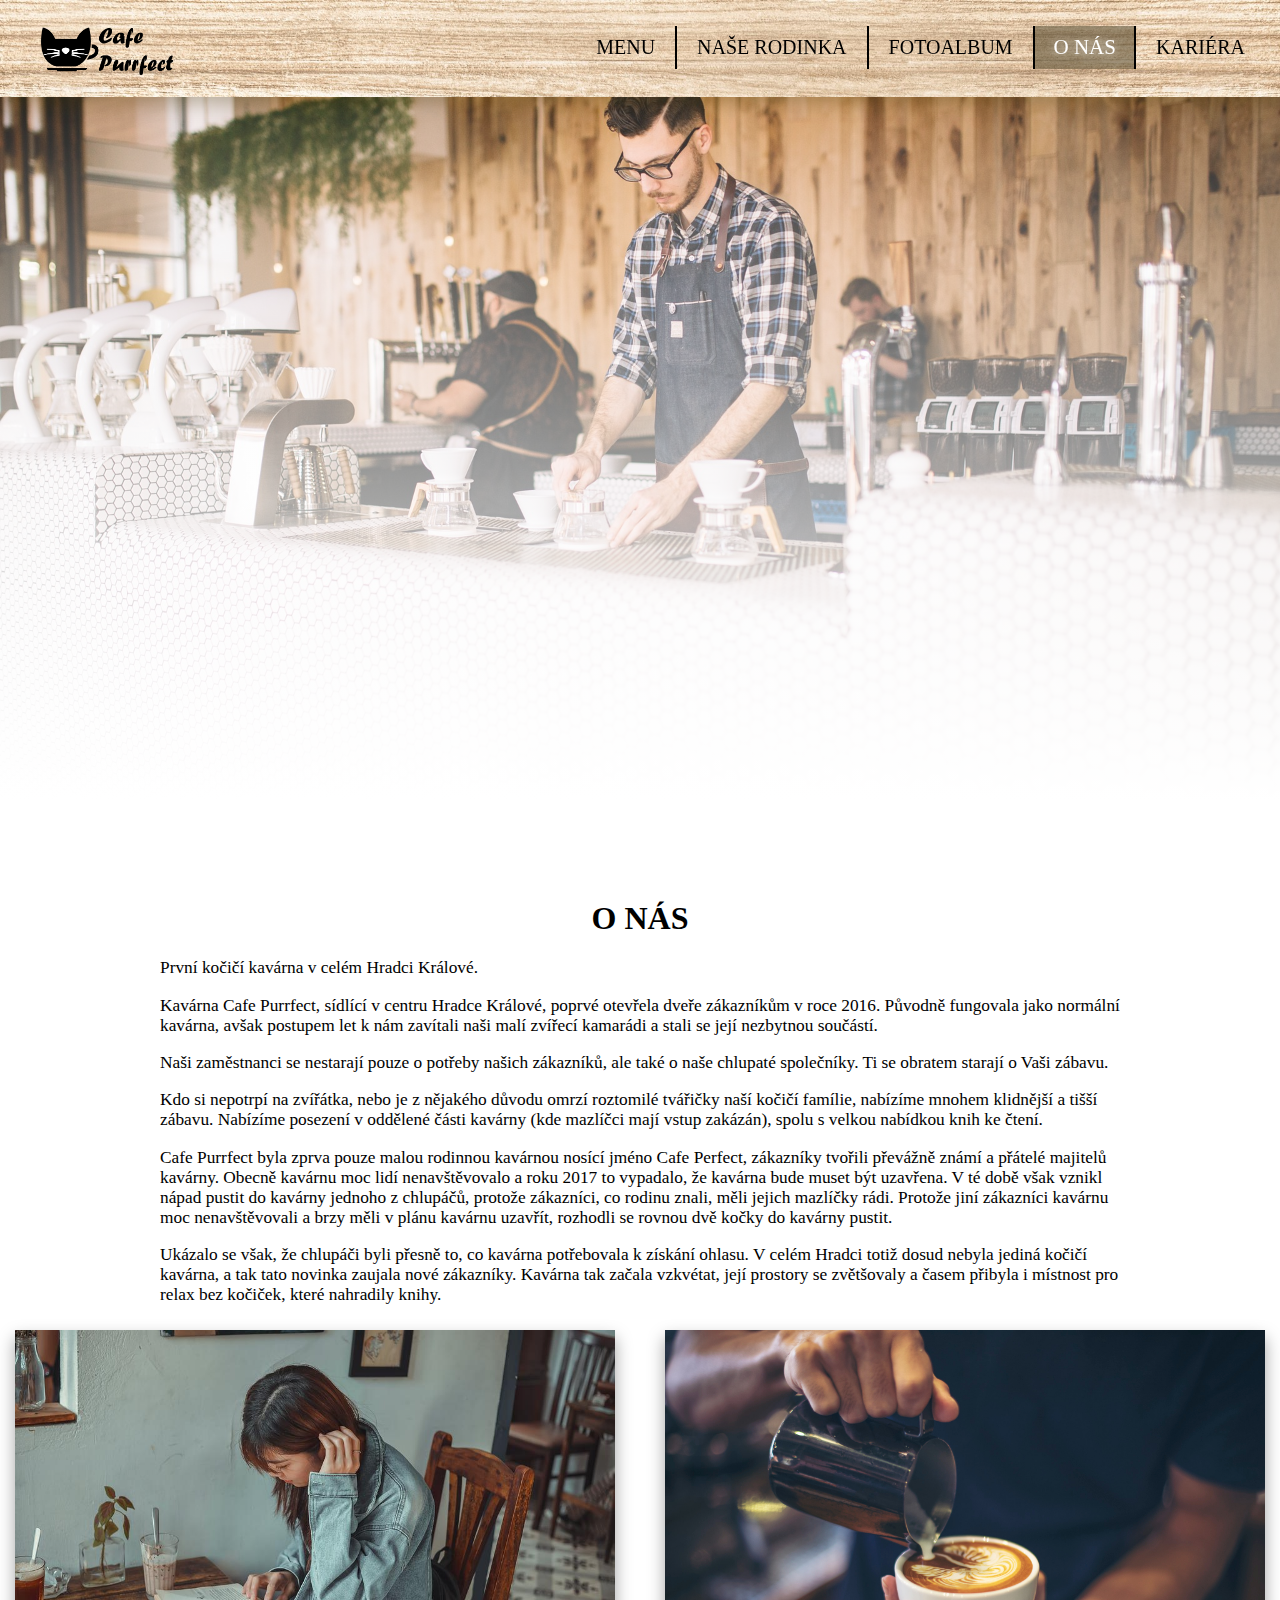
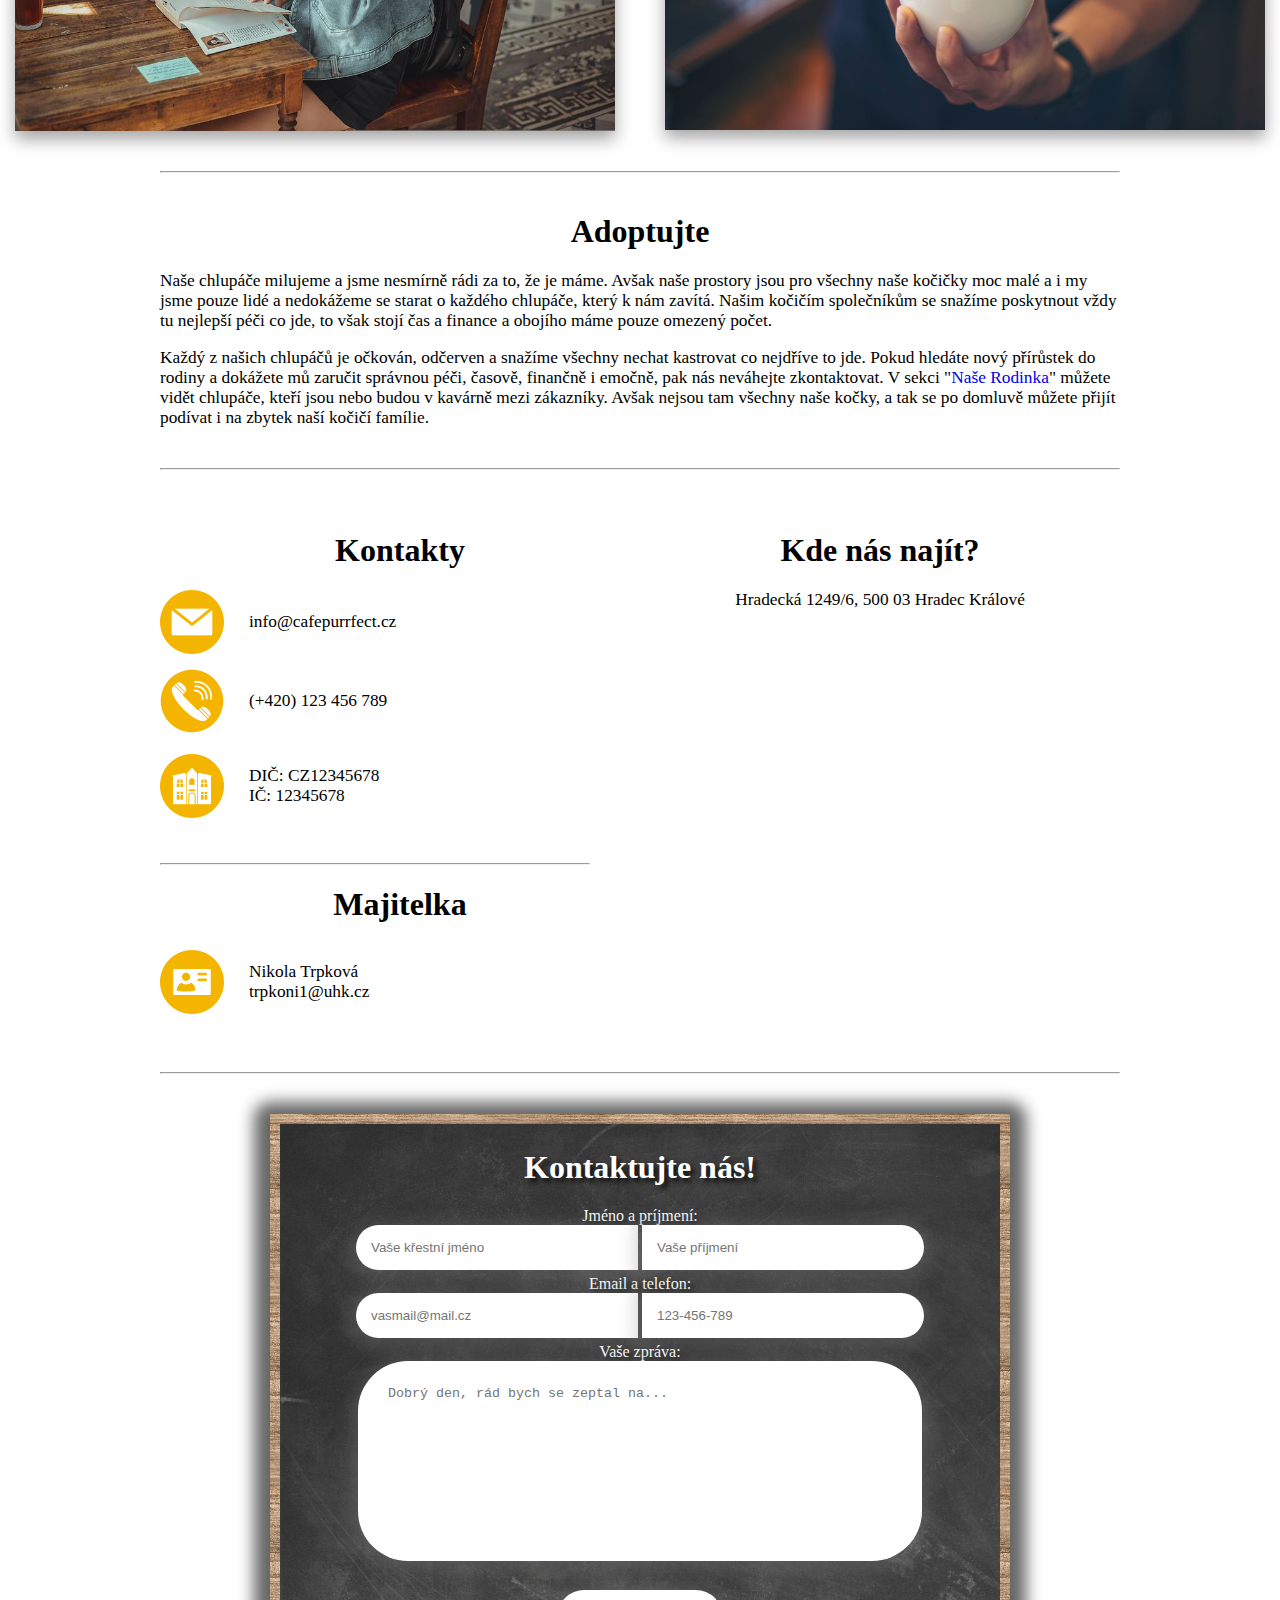
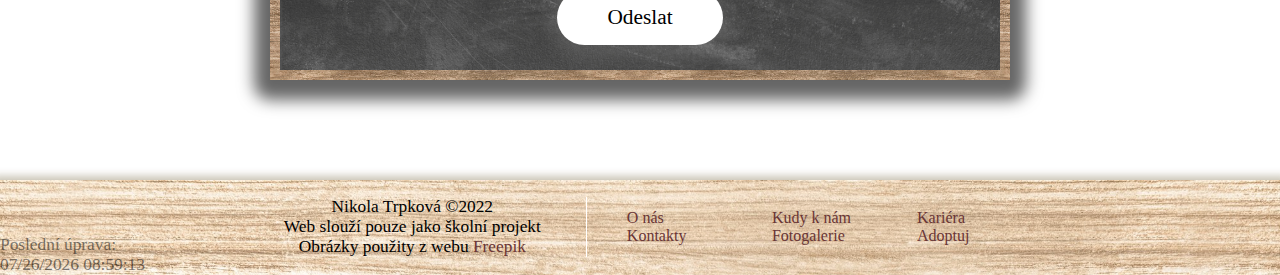
==== commit ae485d4a: "Add files via upload" ====
--- a/pages/aboutus/about-us.html
+++ b/pages/aboutus/about-us.html
@@ -86,7 +86,7 @@
                     <input type="email" id="email" name="email" placeholder="vasmail@mail.cz" required>
                     <input type="tel" id="phone" name="phone" pattern="[0-9]{3}-[0-9]{3}-[0-9]{3}" placeholder="123-456-789"><br>
                     <label for="message">Vaše zpráva:</label><br>
-                    <textarea id="message" name="message" cols="120" rows="10"placeholder="Dobrý den, rád bych se zeptal na..." required></textarea><br>
+                    <textarea id="message" name="message" cols="120" rows="10" placeholder="Dobrý den, rád bych se zeptal na..." required></textarea><br>
                     <input type="submit" id="submit" value="Odeslat">
                 </div>
                 </form>
--- a/main.css
+++ b/main.css
@@ -6,7 +6,6 @@
 nav{
     position: fixed; 
     width: 100%;
-    background-color: #FDDB91;
     box-shadow: 0 8px 16px 0 rgba(73, 53, 0, 0.295);
     padding-top: 10px;
     background-size: cover;
@@ -57,7 +56,7 @@
     display: block;
     text-decoration: none;
     color: white;
-    text-shadow: 0 0 10px #fff;
+    text-shadow: 0 0 10px white;
     transform: scale(1.05);
 }
 nav.menu ul li#active{
@@ -178,7 +177,7 @@
 }
 footer ul li a, footer .text a{
     text-decoration: none;
-    color: rgb(145, 105, 105);
+    color: rgb(105, 53, 53);
     transition: color 0.5s;
 }
 footer ul li a:hover, footer .text a:hover{
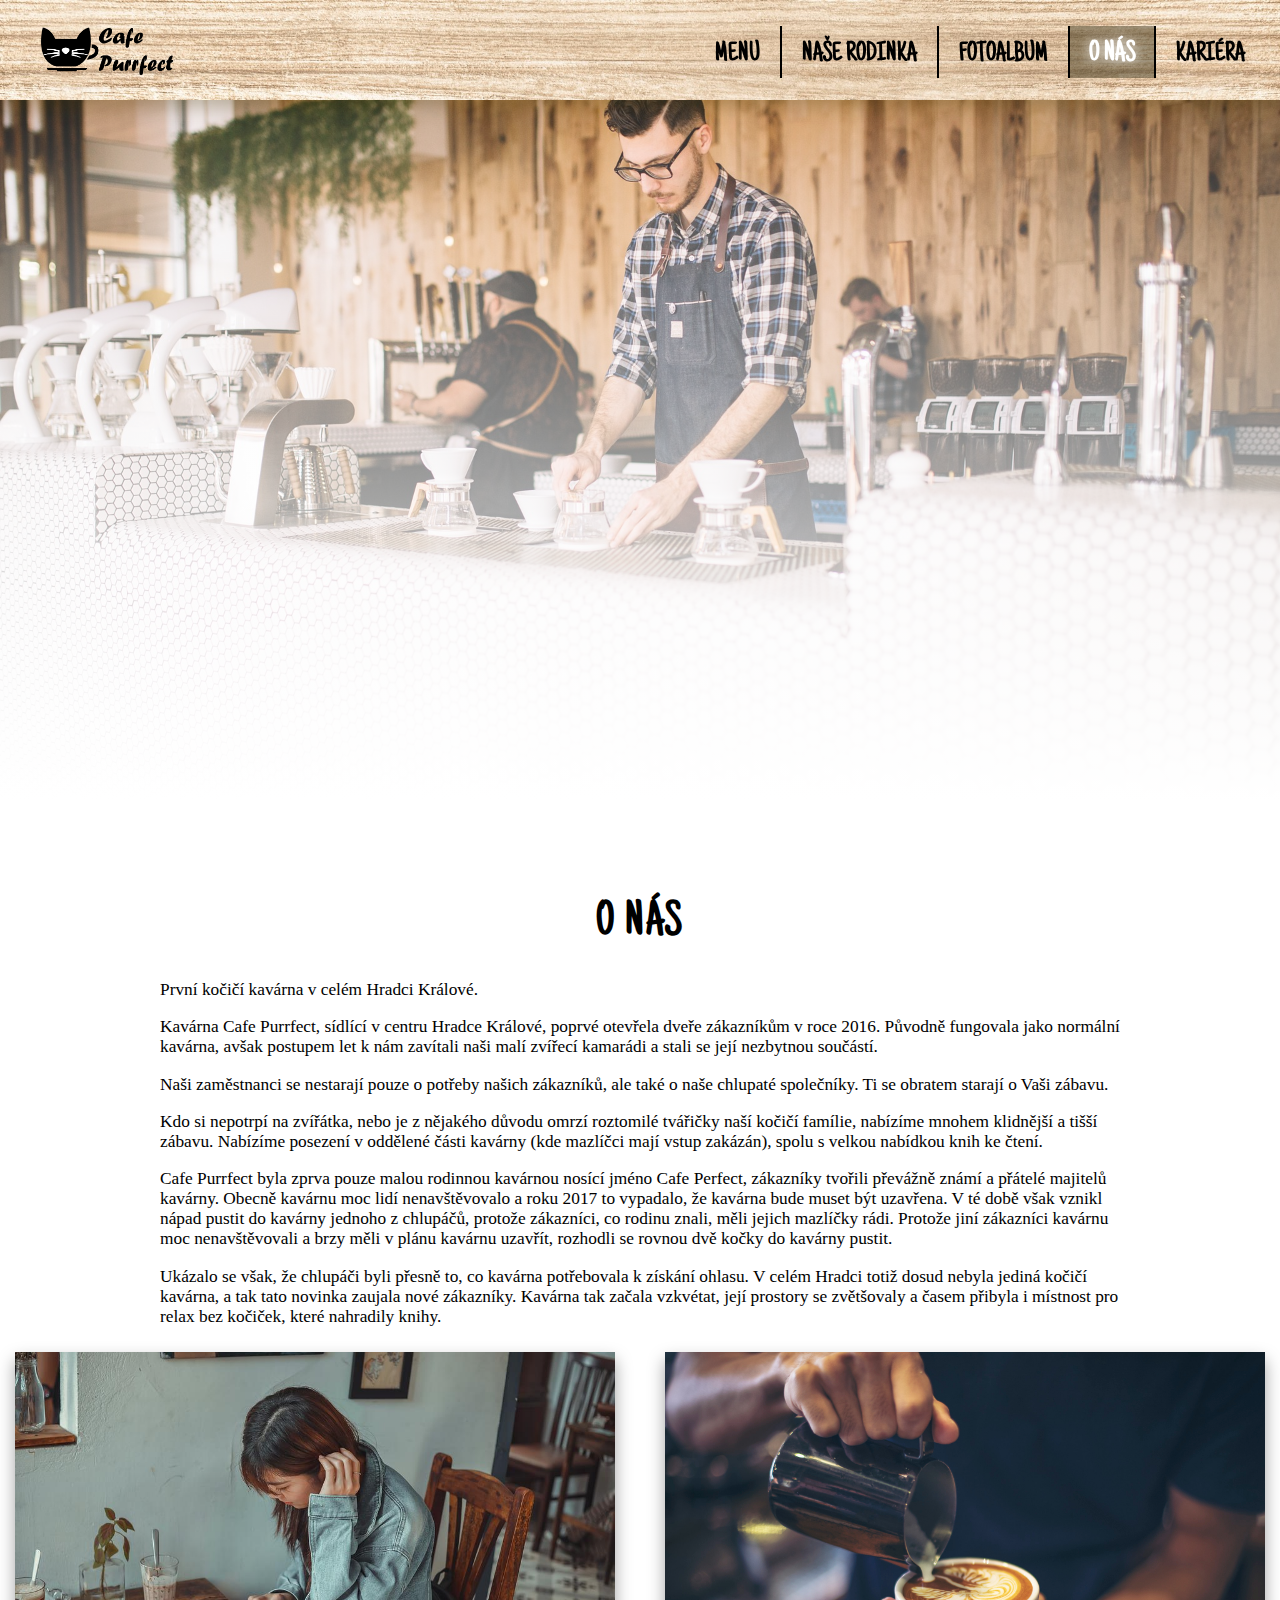
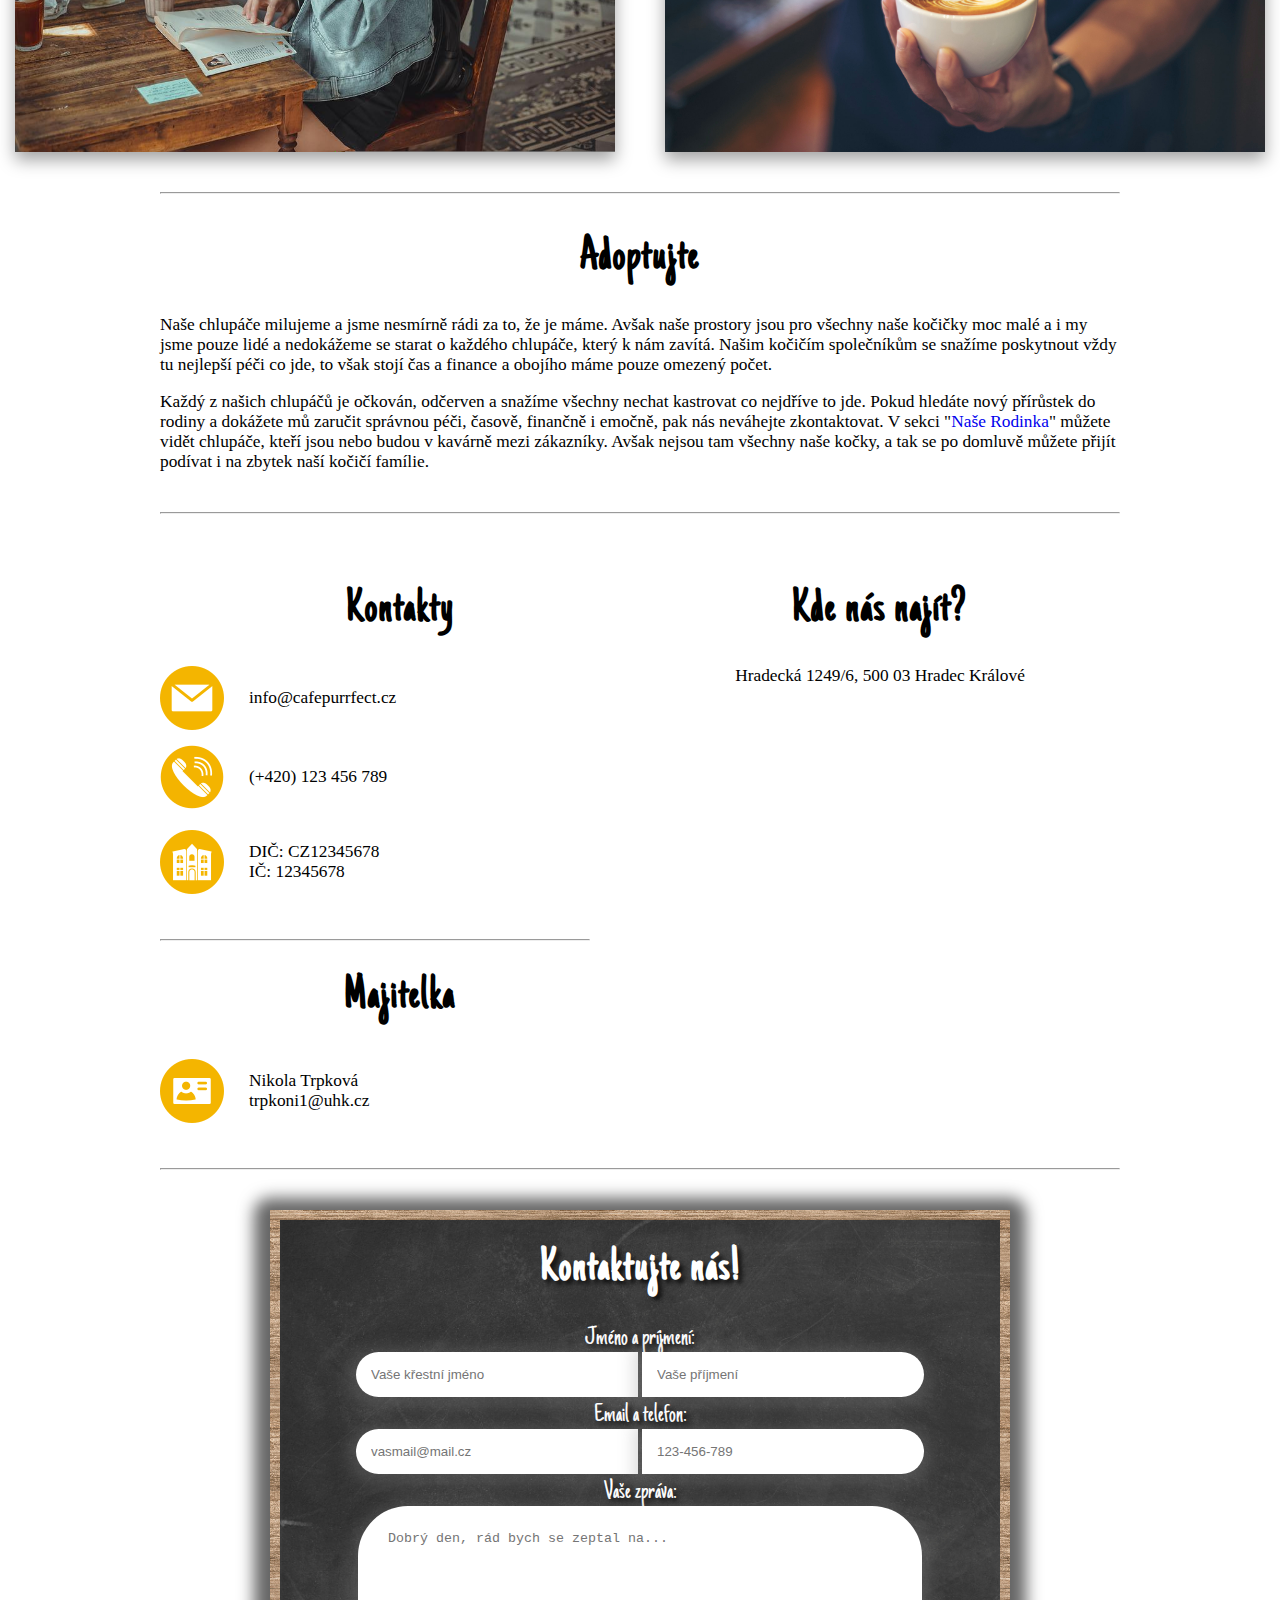
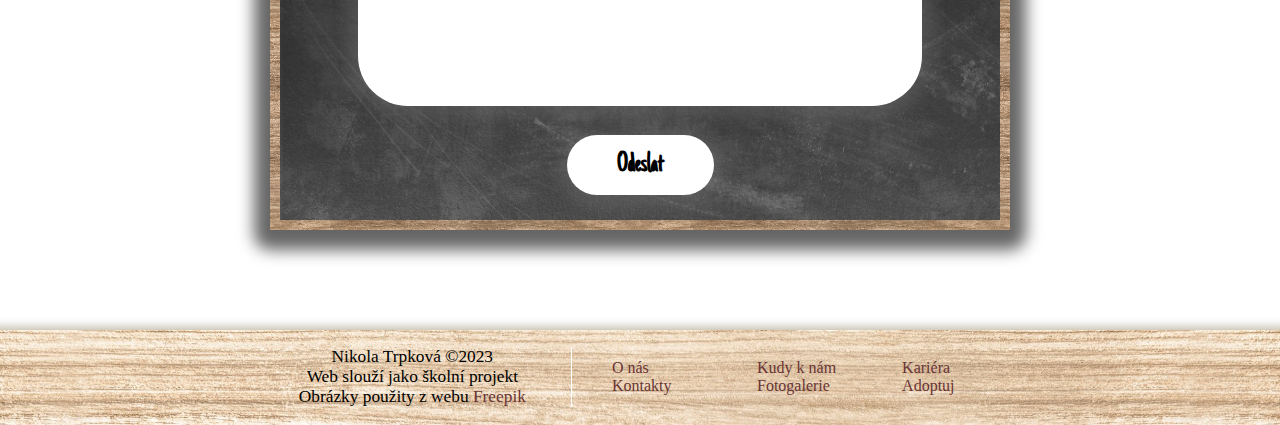
==== commit fe5cedb9: "Add files via upload" ====
--- a/pages/aboutus/about-us.html
+++ b/pages/aboutus/about-us.html
@@ -101,7 +101,7 @@
         
                 <div class="content">
                     <div class="text">
-                        <p>Nikola Trpková ©2022<br>Web slouží pouze jako školní projekt<br>Obrázky použity z webu <a href="https://www.freepik.com">Freepik</a></p>
+                        <p>Nikola Trpková ©2023<br>Web slouží jako školní projekt<br>Obrázky použity z webu <a href="https://www.freepik.com">Freepik</a></p>
                     </div>           
                 <div class="secondary-menu">
                 <ul>
@@ -114,13 +114,7 @@
                 </ul>
                 </div>
             </div>
-            <div class="container-foot">
-                <p id="date"></p>
-                <script>
-                let text = document.lastModified;
-                document.getElementById("date").innerHTML = "Poslední úprava: <br />" + text;
-                </script>
-            </div>
+             
     </footer>
 </body>
 </html>--- a/main.css
+++ b/main.css
@@ -47,9 +47,10 @@
     padding-left:20px;
     padding-right: 20px;
     padding-bottom:10px;
-    padding-top:10px;
-    font-size: 15pt;
-    font-family: 'Forte';
+    padding-top:15px;
+    font-size: 20pt;
+    font-weight:Bold;
+    font-family: 'Just-Another-Hand', cursive;
     transition: transform 0.5s, text-shadow 0.5s, color 0.5s;
 }
 nav.menu ul li a:hover{
@@ -116,7 +117,8 @@
     padding: 10px;
   }
   .headerlogo h2{
-    font-family: 'Forte';
+    font-family: 'Just-Another-Hand', cursive;
+    font-size: 25pt;
   
   }
   .headerlogo p{
@@ -131,7 +133,8 @@
 
 /*MAIN*/
 h1{
-    font-family: 'Forte';
+    font-family: 'Just-Another-Hand', cursive;
+    font-size: 36pt;
 }
 p{
     font-size: 13pt;
@@ -191,17 +194,6 @@
     padding-right: 45px;
 }
 
-footer .container-foot{
-    position: absolute;
-    bottom:0;
-    left:0;
-    opacity:0.5;
-}
-footer #date{
-    margin:0;
-}
-
-
 
 
 
@@ -384,7 +376,7 @@
 
 
 
-/*fonts*/
+/*possible fonts*/
 
 @font-face {
     font-family: 'Forte';
@@ -396,3 +388,8 @@
     font-style: normal;
 }
 
+@font-face {
+    font-family: 'Just-Another-Hand';
+    src: url('font/JustAnotherHand.ttf');
+}
+
--- a/pages/aboutus/style.css
+++ b/pages/aboutus/style.css
@@ -1,5 +1,6 @@
 h1{
     text-align: center;
+    letter-spacing: 2px;
 }
 
 .photo-container{
@@ -62,7 +63,8 @@
     padding-bottom: 25px;
 }
 form label{
-font-family: Forte;
+    font-family: 'Just-Another-Hand', cursive;
+    font-size: 20pt;
 color:white;
 text-shadow: 4px 4px 4px rgba(14, 13, 13, 0.89);
 }
@@ -103,8 +105,9 @@
     padding-left:50px;
     padding-right: 50px;
     background-color: white;
-    font-family: 'Forte';
-    font-size: 16pt;
+    font-family: 'Just-Another-Hand', cursive;
+    font-size: 22pt;
+    font-weight: bold;
     transition: transform 0.5s, text-shadow 0.5s, color 0.5s, background-color 0.5s;
 }
 
